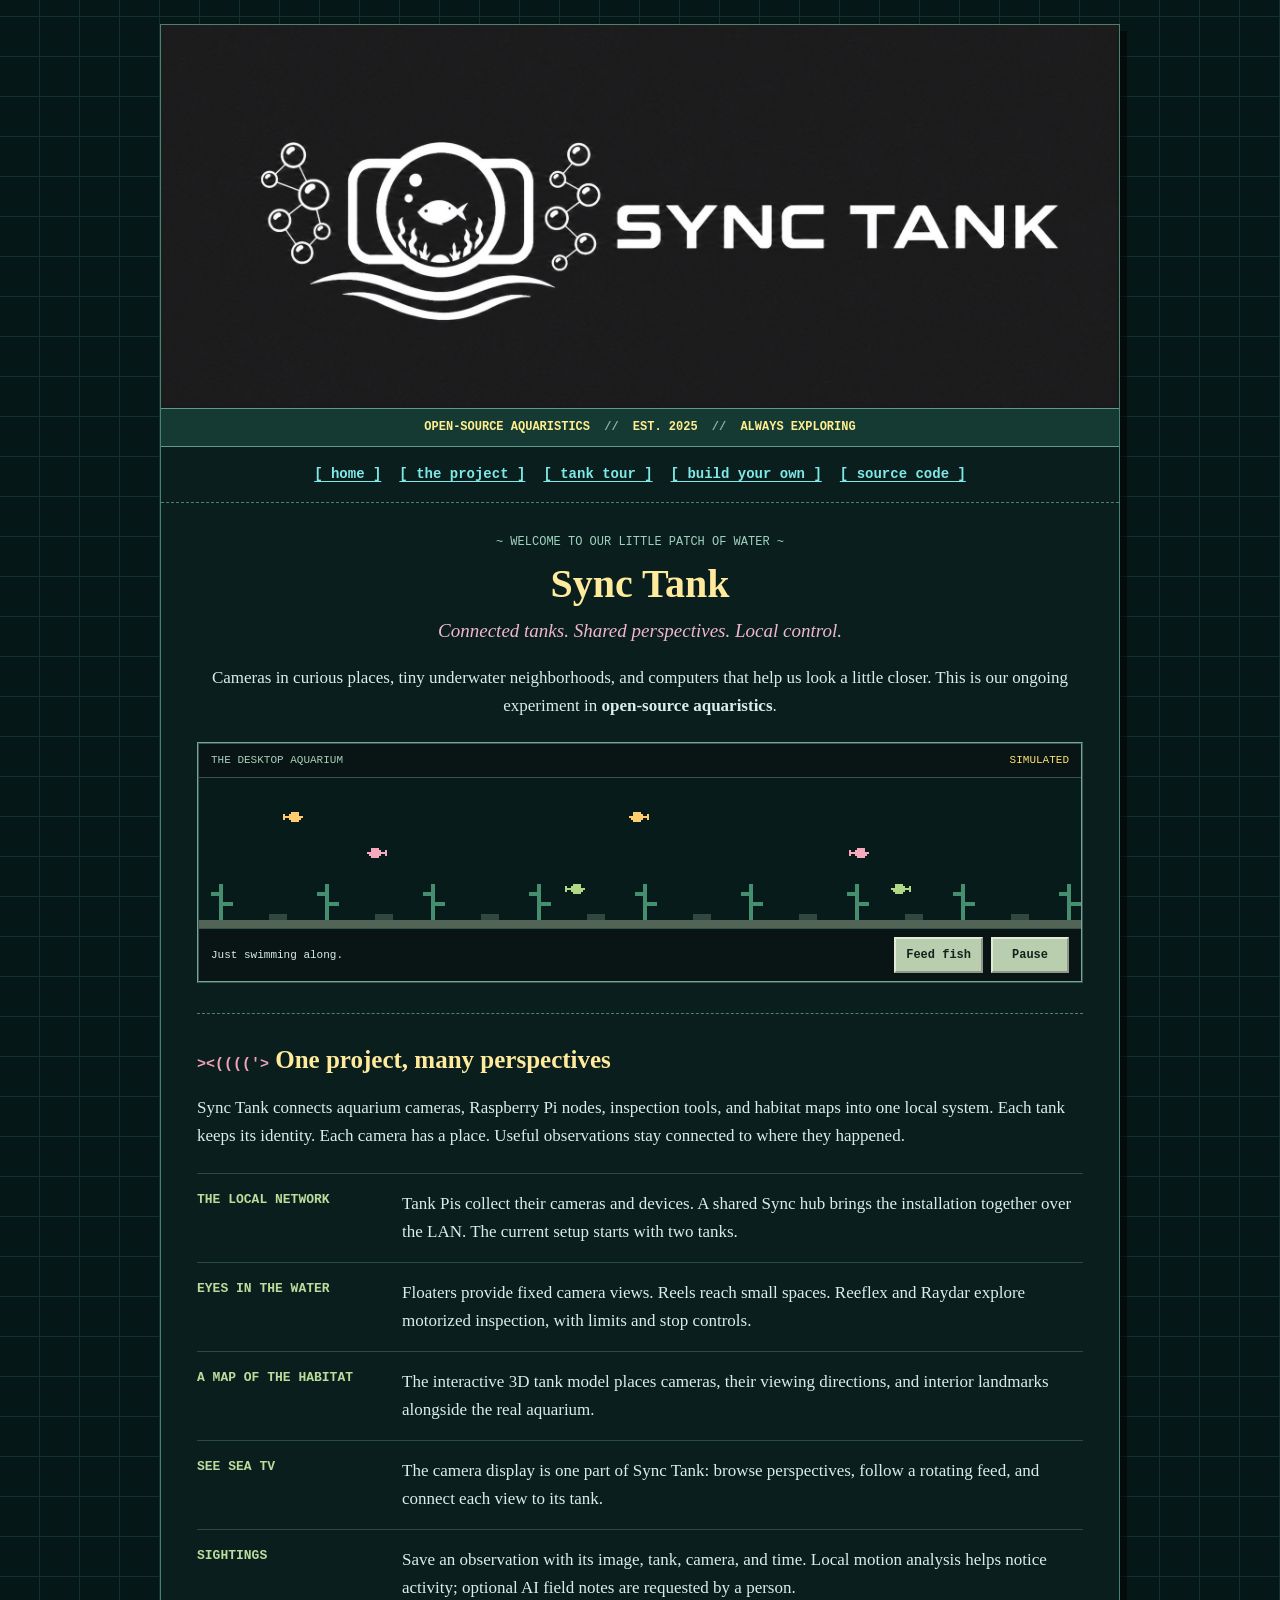
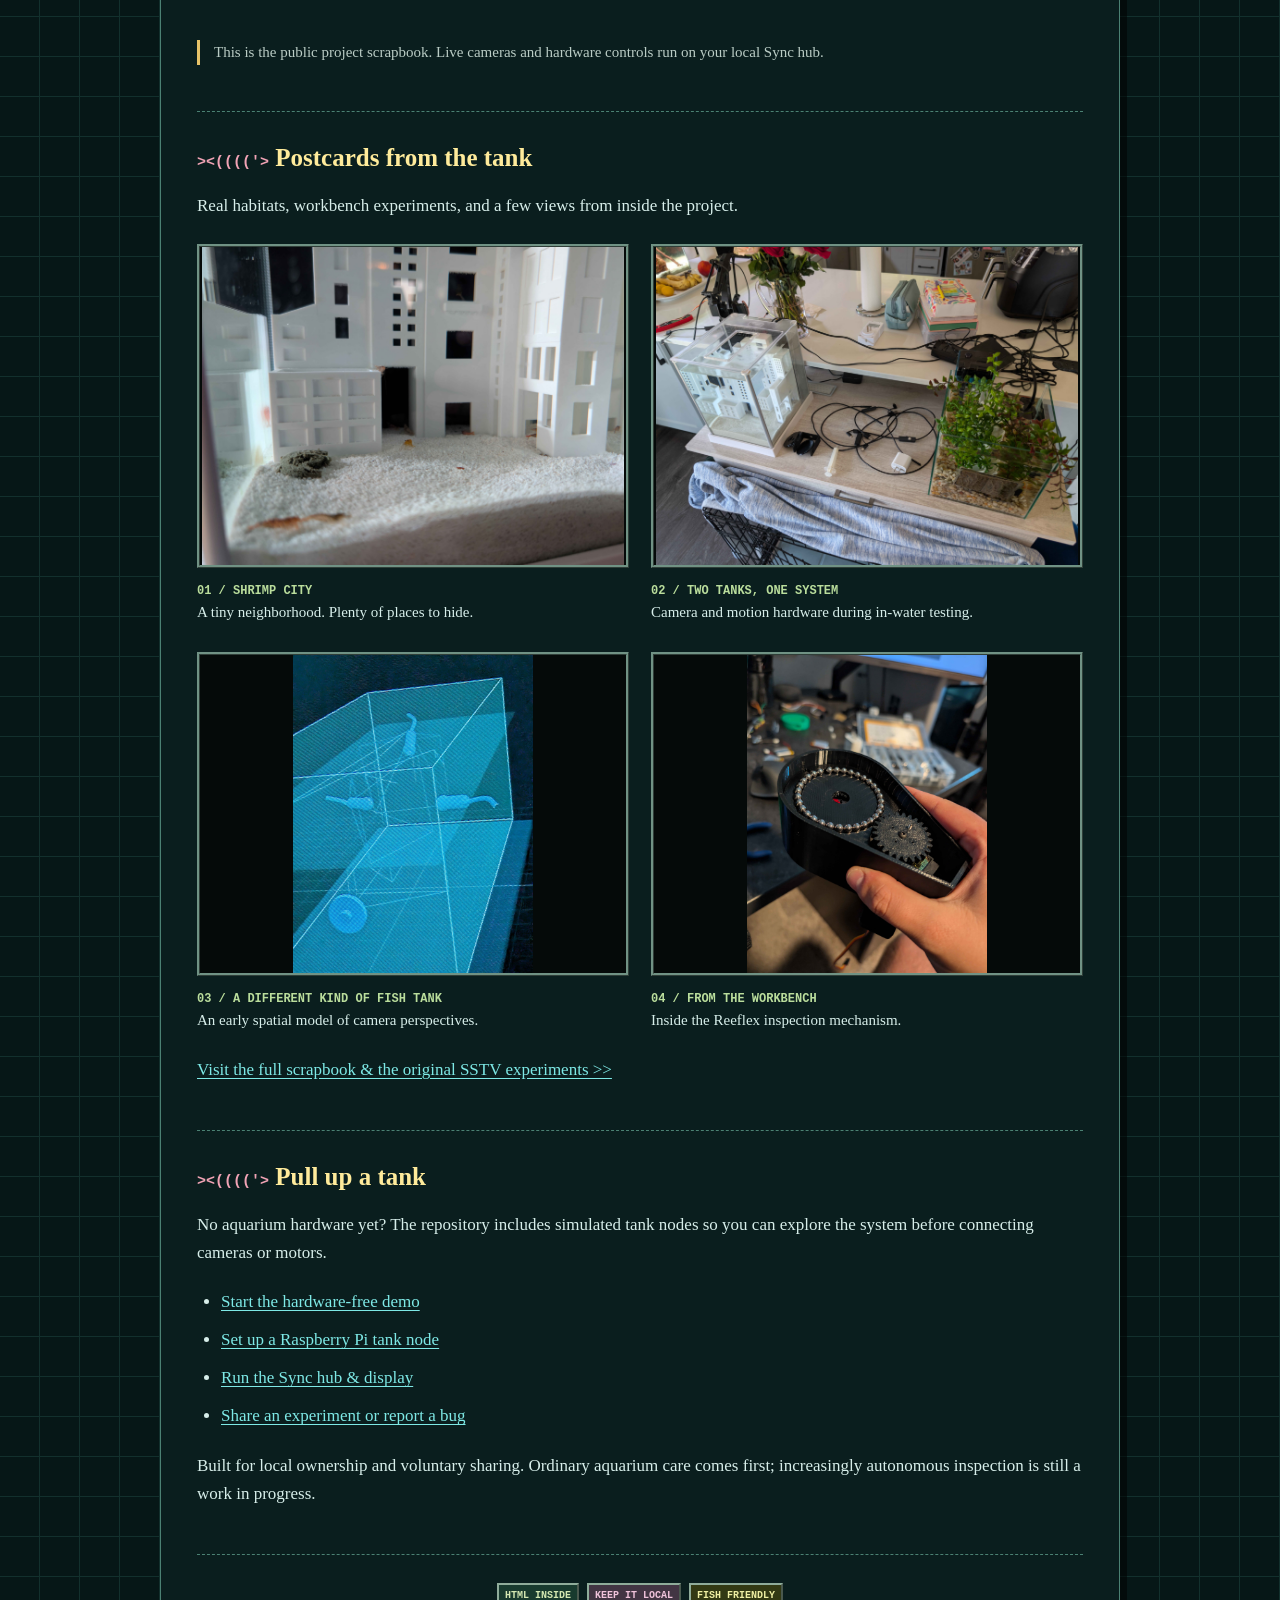
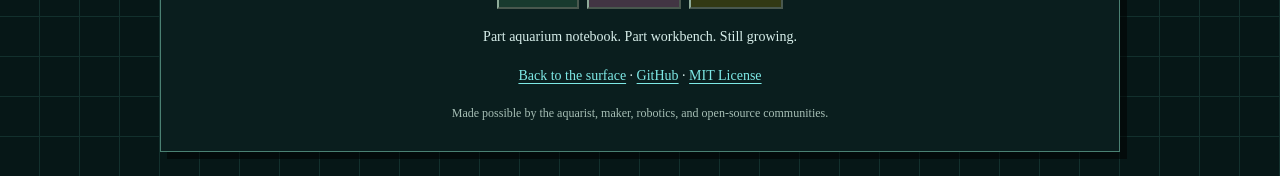
==== index.html @ 5e139e0b "Add retro aquarium project website and Pages deployment" ====
<!doctype html>
<html lang="en">
<head>
  <meta charset="utf-8">
  <meta name="viewport" content="width=device-width, initial-scale=1">
  <meta name="description" content="Sync Tank: open-source aquaristics. Connected aquarium cameras, local controls, 3D tank maps, and a little corner of the underwater web.">
  <meta name="theme-color" content="#061717">
  <title>Sync Tank ~ A little corner of the underwater web</title>
  <link rel="stylesheet" href="site/style.css">
  <script src="site/aquarium.js" defer></script>
</head>
<body id="top">
  <a class="skip" href="#welcome">Skip to the aquarium</a>
  <div class="page">
    <header>
      <img class="banner" src="images/sync-tank-banner.png" alt="Sync Tank" width="2048" height="818" fetchpriority="high">
      <div class="ribbon">OPEN-SOURCE AQUARISTICS <span aria-hidden="true"> // </span> EST. 2025 <span aria-hidden="true"> // </span> ALWAYS EXPLORING</div>
      <nav aria-label="Main navigation">
        <a href="#welcome">[ home ]</a>
        <a href="#project">[ the project ]</a>
        <a href="#photos">[ tank tour ]</a>
        <a href="#build">[ build your own ]</a>
        <a href="https://github.com/looseleif/sync-tank">[ source code ]</a>
      </nav>
    </header>

    <main>
      <section id="welcome" class="welcome">
        <p class="eyebrow">~ WELCOME TO OUR LITTLE PATCH OF WATER ~</p>
        <h1>Sync Tank</h1>
        <p class="tagline">Connected tanks. Shared perspectives. Local control.</p>
        <p>Cameras in curious places, tiny underwater neighborhoods, and computers that help us look a little closer. This is our ongoing experiment in <strong>open-source aquaristics</strong>.</p>
        <div class="aquarium">
          <div class="tank-label"><span>THE DESKTOP AQUARIUM</span><span class="badge">SIMULATED</span></div>
          <canvas id="fish-tank" width="880" height="150" aria-label="Animated pixel fish aquarium. Use the Feed fish button to drop food.">A small pixel aquarium. The Sync Tank project photos and links are below.</canvas>
          <div class="tank-controls">
            <span id="tank-status" role="status">Just swimming along.</span>
            <div><button id="feed" type="button" disabled>Feed fish</button> <button id="pause" type="button" disabled aria-pressed="false">Pause</button></div>
          </div>
        </div>
        <noscript><p>The fish are taking a nap. All photos and project links work without JavaScript.</p></noscript>
      </section>

      <section id="project">
        <h2><span aria-hidden="true">&gt;&lt;(((('&gt;</span> One project, many perspectives</h2>
        <p>Sync Tank connects aquarium cameras, Raspberry Pi nodes, inspection tools, and habitat maps into one local system. Each tank keeps its identity. Each camera has a place. Useful observations stay connected to where they happened.</p>
        <dl class="directory">
          <div><dt>THE LOCAL NETWORK</dt><dd>Tank Pis collect their cameras and devices. A shared Sync hub brings the installation together over the LAN. The current setup starts with two tanks.</dd></div>
          <div><dt>EYES IN THE WATER</dt><dd>Floaters provide fixed camera views. Reels reach small spaces. Reeflex and Raydar explore motorized inspection, with limits and stop controls.</dd></div>
          <div><dt>A MAP OF THE HABITAT</dt><dd>The interactive 3D tank model places cameras, their viewing directions, and interior landmarks alongside the real aquarium.</dd></div>
          <div><dt>SEE SEA TV</dt><dd>The camera display is one part of Sync Tank: browse perspectives, follow a rotating feed, and connect each view to its tank.</dd></div>
          <div><dt>SIGHTINGS</dt><dd>Save an observation with its image, tank, camera, and time. Local motion analysis helps notice activity; optional AI field notes are requested by a person.</dd></div>
        </dl>
        <p class="note">This is the public project scrapbook. Live cameras and hardware controls run on your local Sync hub.</p>
      </section>

      <section id="photos">
        <h2><span aria-hidden="true">&gt;&lt;(((('&gt;</span> Postcards from the tank</h2>
        <p>Real habitats, workbench experiments, and a few views from inside the project.</p>
        <div class="photos">
          <figure>
            <a href="images/readme/shrimp-city-caridina-culls-wide.jpg"><img src="images/readme/shrimp-city-caridina-culls-wide.jpg" alt="Shrimp exploring the structures and open spaces of Shrimp City" loading="lazy" width="640" height="480"></a>
            <figcaption><strong>01 / SHRIMP CITY</strong><br>A tiny neighborhood. Plenty of places to hide.</figcaption>
          </figure>
          <figure>
            <a href="images/readme/see-sea-tv-in-water-test-setup.jpg"><img src="images/readme/see-sea-tv-in-water-test-setup.jpg" alt="Two aquarium test setups with connected camera and control hardware" loading="lazy" width="640" height="480"></a>
            <figcaption><strong>02 / TWO TANKS, ONE SYSTEM</strong><br>Camera and motion hardware during in-water testing.</figcaption>
          </figure>
          <figure>
            <a href="images/readme/see-sea-tv-2026-simulator-detail.jpg"><img class="contain" src="images/readme/see-sea-tv-2026-simulator-detail.jpg" alt="Early 3D tank model with camera positions and viewing guides" loading="lazy" width="640" height="480"></a>
            <figcaption><strong>03 / A DIFFERENT KIND OF FISH TANK</strong><br>An early spatial model of camera perspectives.</figcaption>
          </figure>
          <figure>
            <a href="images/readme/reeflex-base-bearings-and-drive.jpg"><img src="images/readme/reeflex-base-bearings-and-drive.jpg" alt="Printed Reeflex base, circular bearing track, gear, and servo" loading="lazy" width="640" height="480"></a>
            <figcaption><strong>04 / FROM THE WORKBENCH</strong><br>Inside the Reeflex inspection mechanism.</figcaption>
          </figure>
        </div>
        <p><a href="https://github.com/looseleif/sync-tank#project-history">Visit the full scrapbook &amp; the original SSTV experiments &gt;&gt;</a></p>
      </section>

      <section id="build">
        <h2><span aria-hidden="true">&gt;&lt;(((('&gt;</span> Pull up a tank</h2>
        <p>No aquarium hardware yet? The repository includes simulated tank nodes so you can explore the system before connecting cameras or motors.</p>
        <ul class="links">
          <li><a href="https://github.com/looseleif/sync-tank#try-it-without-hardware">Start the hardware-free demo</a></li>
          <li><a href="https://github.com/looseleif/sync-tank/tree/main/tank#readme">Set up a Raspberry Pi tank node</a></li>
          <li><a href="https://github.com/looseleif/sync-tank/tree/main/sync#readme">Run the Sync hub &amp; display</a></li>
          <li><a href="https://github.com/looseleif/sync-tank/issues">Share an experiment or report a bug</a></li>
        </ul>
        <p>Built for local ownership and voluntary sharing. Ordinary aquarium care comes first; increasingly autonomous inspection is still a work in progress.</p>
      </section>
    </main>

    <footer>
      <p class="web-buttons"><span>HTML INSIDE</span><span>KEEP IT LOCAL</span><span>FISH FRIENDLY</span></p>
      <p>Part aquarium notebook. Part workbench. Still growing.</p>
      <p><a href="#top">Back to the surface</a> &middot; <a href="https://github.com/looseleif/sync-tank">GitHub</a> &middot; <a href="https://github.com/looseleif/sync-tank/blob/main/LICENSE">MIT License</a></p>
      <small>Made possible by the aquarist, maker, robotics, and open-source communities.</small>
    </footer>
  </div>
</body>
</html>
---- site/style.css ----
:root { color-scheme: dark; font-family: Georgia, "Times New Roman", serif; color: #d7eeea; background: #061717; }
* { box-sizing: border-box; letter-spacing: 0; }
html { scroll-padding-top: 20px; }
body { margin: 0; padding: 24px 16px; background-image: repeating-linear-gradient(0deg, transparent 0 39px, #12302d 39px 40px), repeating-linear-gradient(90deg, transparent 0 39px, #12302d 39px 40px); }
a { color: #7ee9e6; text-underline-offset: 3px; }
a:visited { color: #dfafff; }
a:hover { color: #ffea80; }
a:focus-visible, button:focus-visible { outline: 3px solid #ffdf72; outline-offset: 4px; }
.page { max-width: 960px; margin: auto; background: #0a1e1e; border: 1px solid #4b8173; box-shadow: 7px 7px 0 #0008; }
.banner { display: block; width: 100%; height: auto; }
.ribbon { padding: 9px 16px; text-align: center; background: #153a34; color: #ffee8e; font: bold 12px/1.6 "Courier New", monospace; border-top: 1px solid #61998b; border-bottom: 1px solid #61998b; }
.ribbon span { color: #85b6a9; padding: 0 7px; }
nav { display: flex; flex-wrap: wrap; gap: 8px 18px; justify-content: center; padding: 17px 12px; font: bold 14px/1.5 "Courier New", monospace; border-bottom: 1px dashed #4b8173; }
nav a { white-space: nowrap; }
main { padding: 0 36px; }
section { padding: 30px 0; border-bottom: 1px dashed #4b8173; }
p, dd, li { font-size: 17px; line-height: 1.65; }
p { margin: 0 0 16px; }
h1 { font-size: 40px; margin: 8px 0; color: #ffeb9b; }
h2 { font-size: 25px; color: #ffeb9b; margin: 0 0 18px; line-height: 1.3; }
h2 span { color: #f1a3b5; font: bold 15px "Courier New", monospace; white-space: nowrap; }
.welcome { text-align: center; }
.eyebrow { color: #9fd2bd; font: 12px/1.6 "Courier New", monospace; margin-bottom: 6px; }
.tagline { color: #f0b8ca; font-size: 19px; font-style: italic; margin-bottom: 18px; }
.aquarium { margin-top: 22px; border: 2px ridge #75a799; background: #081514; text-align: left; }
.tank-label, .tank-controls { display: flex; align-items: center; justify-content: space-between; gap: 8px; padding: 8px 12px; font: 11px/1.5 "Courier New", monospace; }
.tank-label { border-bottom: 1px solid #35534a; color: #a9ceba; }
.badge { color: #ffdf72; }
canvas { display: block; width: 100%; height: 150px; image-rendering: pixelated; }
.tank-controls { border-top: 1px solid #35534a; flex-wrap: wrap; }
.tank-controls > div { display: flex; gap: 8px; }
button { color: #12231c; background: #b9ceae; border: 2px outset #e3ebd8; border-radius: 0; min-height: 36px; min-width: 78px; padding: 5px 10px; font: bold 12px "Courier New", monospace; cursor: pointer; }
button:hover { background: #ffdf72; }
button:active { border-style: inset; }
button:disabled { opacity: .5; cursor: default; }
.directory { margin: 22px 0; }
.directory > div { display: grid; grid-template-columns: 185px 1fr; gap: 20px; padding: 16px 0; border-top: 1px solid #294a43; }
dt { font: bold 13px/1.5 "Courier New", monospace; color: #badd9c; }
dd { margin: 0; }
.note { border-left: 3px solid #e6c268; padding-left: 14px; font-size: 15px; color: #baccc5; }
.photos { display: grid; grid-template-columns: repeat(2, minmax(0, 1fr)); gap: 28px 22px; margin: 24px 0; }
figure { margin: 0; min-width: 0; }
figure a { display: block; }
figure img { display: block; width: 100%; height: auto; aspect-ratio: 4 / 3; object-fit: contain; background: #050a09; border: 3px ridge #709284; }
figcaption { padding: 10px 0 0; font-size: 15px; line-height: 1.5; }
figcaption strong { font: bold 12px/1.6 "Courier New", monospace; color: #badd9c; }
.links { padding-left: 24px; }
.links li { padding: 5px 0; }
footer { padding: 28px 20px; text-align: center; }
footer p { font-size: 14px; }
footer small { font-size: 12px; line-height: 1.6; color: #a6beb5; }
.web-buttons { display: flex; flex-wrap: wrap; gap: 8px; justify-content: center; }
.web-buttons span { border: 2px outset #8fac9a; padding: 3px 6px; background: #183a2e; color: #d4e8b2; font: bold 10px/1.6 "Courier New", monospace; }
.web-buttons span:nth-child(2) { background: #423543; color: #f0c3db; }
.web-buttons span:nth-child(3) { background: #323913; color: #eeeea2; }
.skip { position: absolute; top: -80px; left: 16px; background: #061717; padding: 12px; z-index: 2; }
.skip:focus { top: 8px; }
@media (max-width: 600px) {
  body { padding: 8px; }
  main { padding: 0 18px; }
  h1 { font-size: 32px; }
  h2 { font-size: 22px; }
  h2 span { display: block; margin-bottom: 8px; }
  .ribbon { font-size: 10px; padding: 7px; }
  .ribbon span { padding: 0 2px; }
  nav { gap: 10px 12px; font-size: 12px; }
  .directory > div { grid-template-columns: 1fr; gap: 6px; }
  .photos { grid-template-columns: 1fr; }
  .tank-controls { justify-content: center; text-align: center; }
  .tank-label { font-size: 10px; padding: 8px; }
}
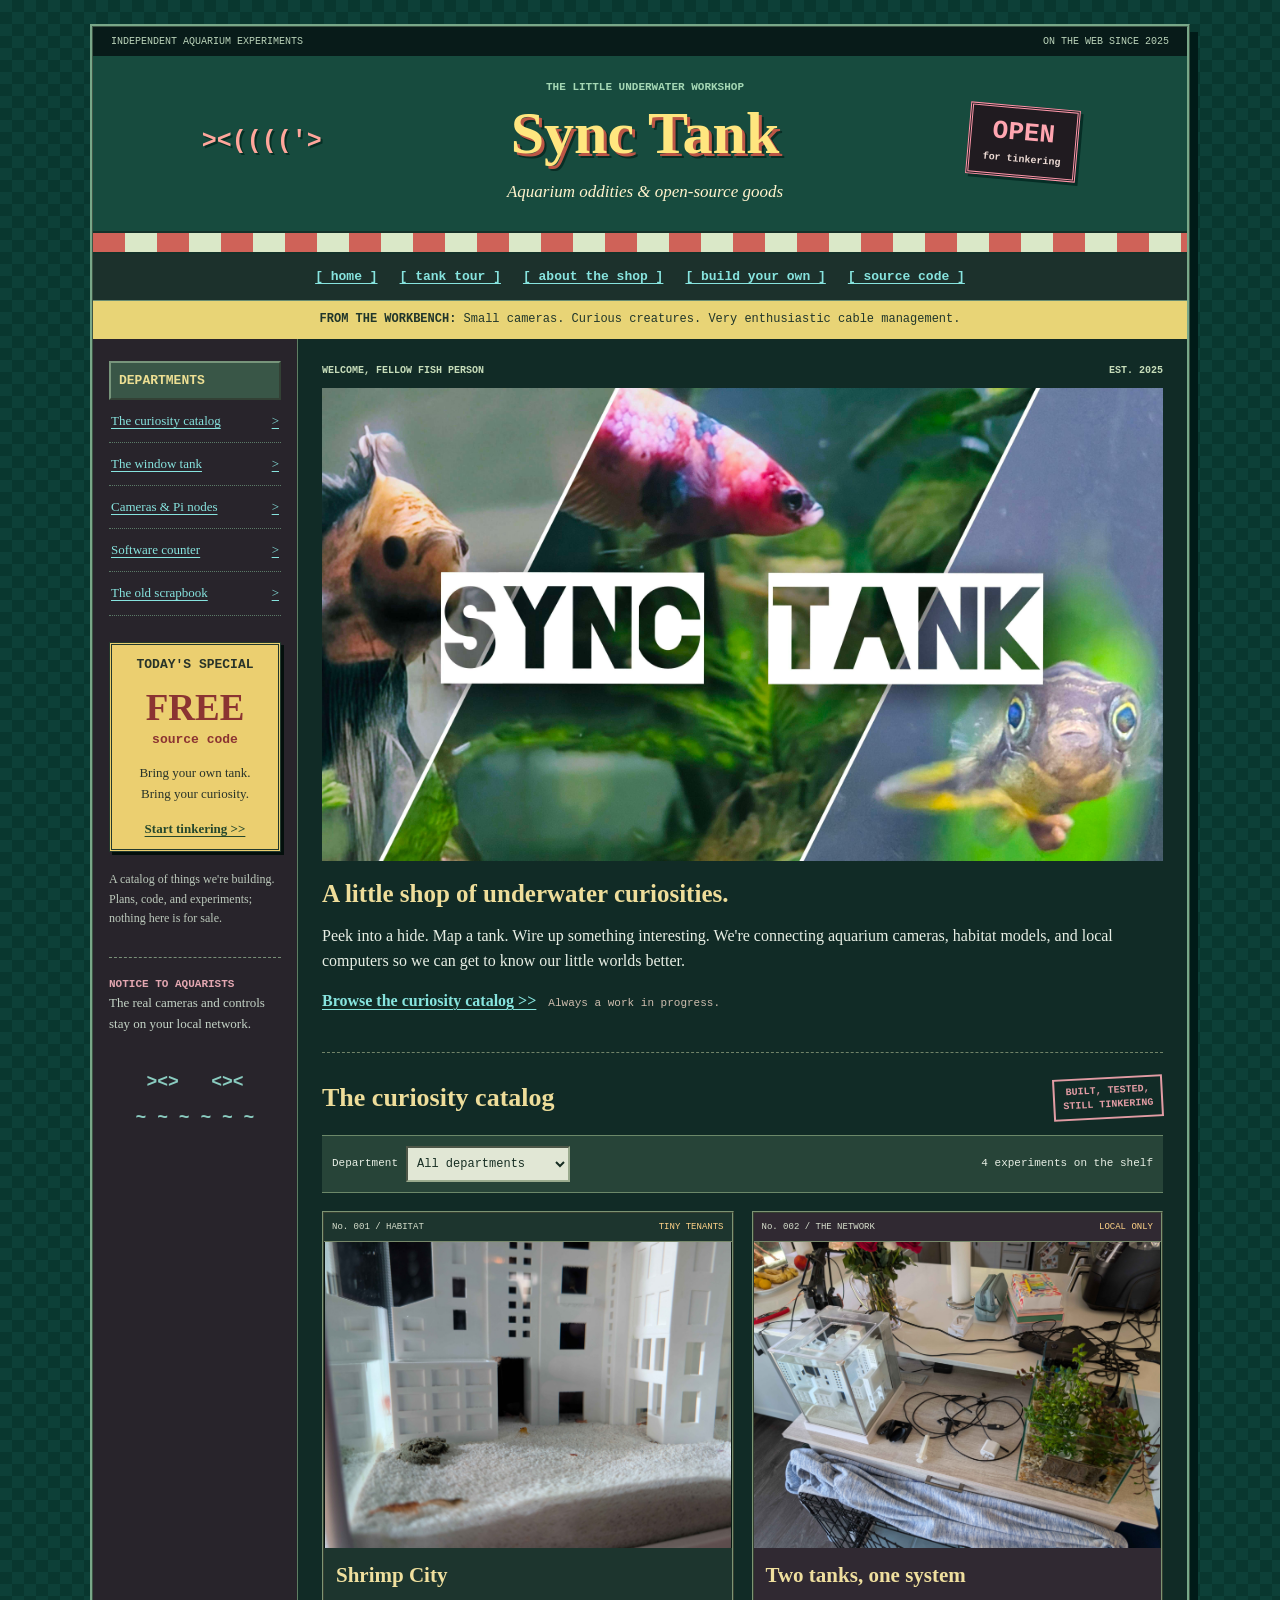
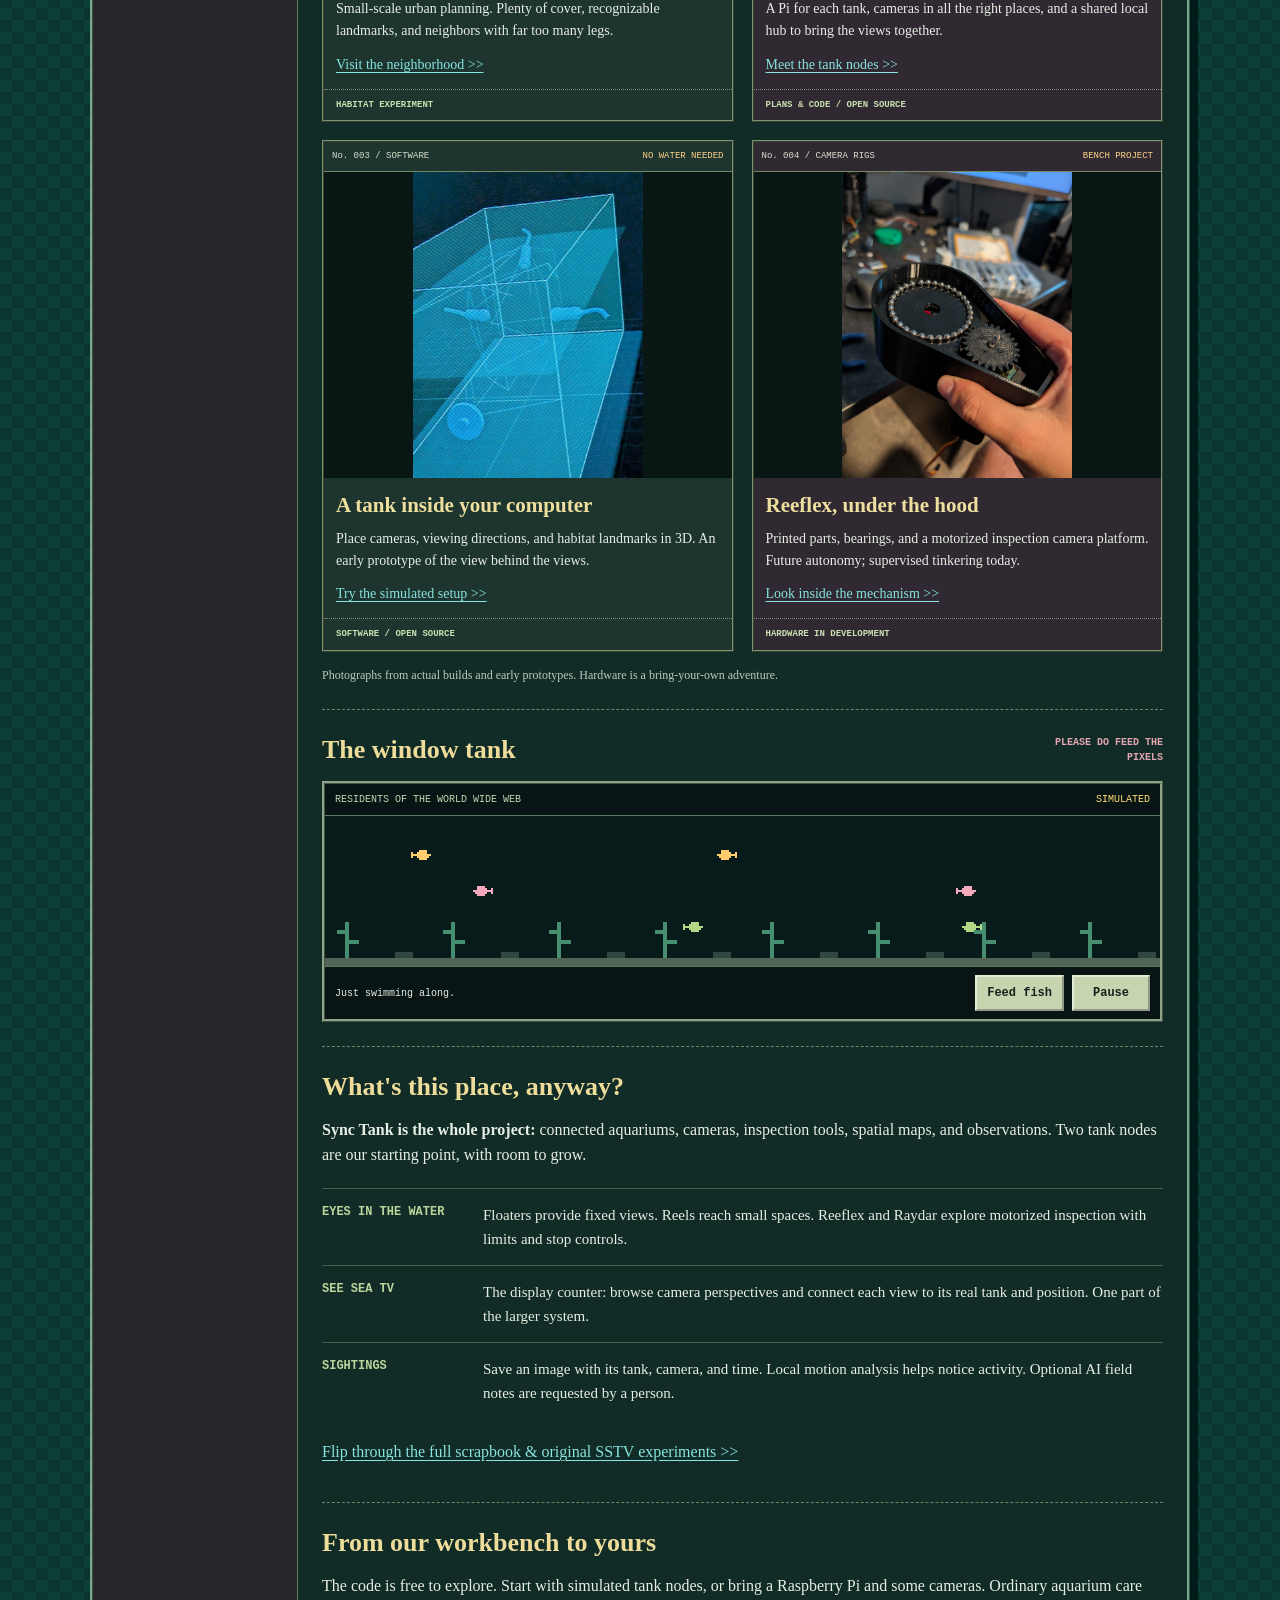
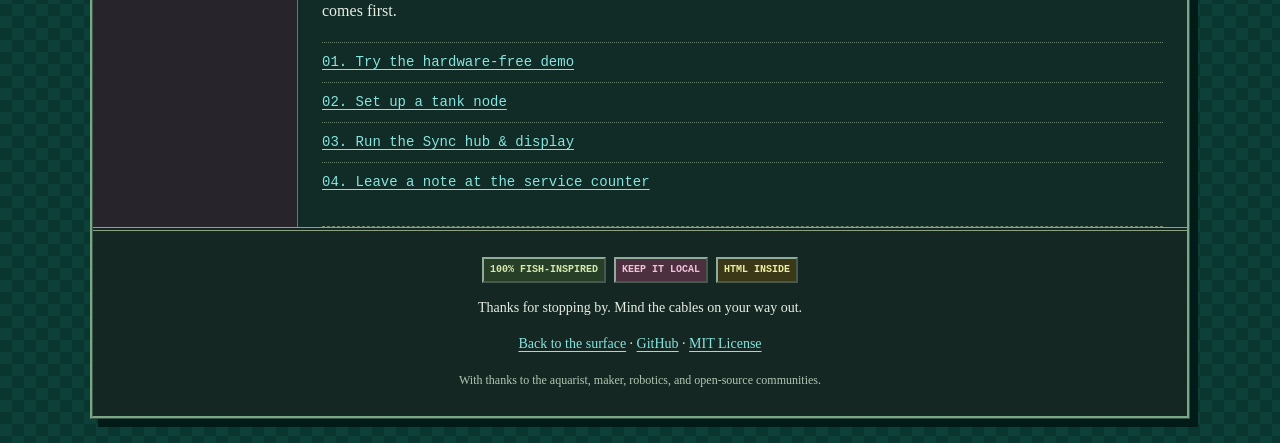
==== commit 012656ea: "Restyle aquarium site as a retro curiosity shop" ====
--- a/index.html
+++ b/index.html
@@ -3,99 +3,139 @@
 <head>
   <meta charset="utf-8">
   <meta name="viewport" content="width=device-width, initial-scale=1">
-  <meta name="description" content="Sync Tank: open-source aquaristics. Connected aquarium cameras, local controls, 3D tank maps, and a little corner of the underwater web.">
-  <meta name="theme-color" content="#061717">
-  <title>Sync Tank ~ A little corner of the underwater web</title>
+  <meta name="description" content="Sync Tank's aquarium curiosity shop: open-source cameras, tank maps, tiny habitats, and experiments from the underwater workbench.">
+  <meta name="theme-color" content="#103d36">
+  <title>Sync Tank | Aquarium Oddities &amp; Open-Source Goods</title>
   <link rel="stylesheet" href="site/style.css">
+  <script src="site/catalog.js" defer></script>
   <script src="site/aquarium.js" defer></script>
 </head>
 <body id="top">
   <a class="skip" href="#welcome">Skip to the aquarium</a>
   <div class="page">
-    <header>
-      <img class="banner" src="images/sync-tank-banner.png" alt="Sync Tank" width="2048" height="818" fetchpriority="high">
-      <div class="ribbon">OPEN-SOURCE AQUARISTICS <span aria-hidden="true"> // </span> EST. 2025 <span aria-hidden="true"> // </span> ALWAYS EXPLORING</div>
+    <header class="storefront">
+      <div class="topline"><span>INDEPENDENT AQUARIUM EXPERIMENTS</span><span>ON THE WEB SINCE 2025</span></div>
+      <div class="shop-sign">
+        <span class="sign-fish" aria-hidden="true">&gt;&lt;(((('&gt;</span>
+        <div><p class="sign-kicker">THE LITTLE UNDERWATER WORKSHOP</p><h1>Sync Tank</h1><p class="sign-subtitle">Aquarium oddities &amp; open-source goods</p></div>
+        <div class="open-sign">OPEN<span>for tinkering</span></div>
+      </div>
+      <div class="awning" aria-hidden="true"></div>
       <nav aria-label="Main navigation">
         <a href="#welcome">[ home ]</a>
-        <a href="#project">[ the project ]</a>
         <a href="#photos">[ tank tour ]</a>
+        <a href="#project">[ about the shop ]</a>
         <a href="#build">[ build your own ]</a>
         <a href="https://github.com/looseleif/sync-tank">[ source code ]</a>
       </nav>
+      <p class="shop-news"><strong>FROM THE WORKBENCH:</strong> Small cameras. Curious creatures. Very enthusiastic cable management.</p>
     </header>
 
-    <main>
-      <section id="welcome" class="welcome">
-        <p class="eyebrow">~ WELCOME TO OUR LITTLE PATCH OF WATER ~</p>
-        <h1>Sync Tank</h1>
-        <p class="tagline">Connected tanks. Shared perspectives. Local control.</p>
-        <p>Cameras in curious places, tiny underwater neighborhoods, and computers that help us look a little closer. This is our ongoing experiment in <strong>open-source aquaristics</strong>.</p>
-        <div class="aquarium">
-          <div class="tank-label"><span>THE DESKTOP AQUARIUM</span><span class="badge">SIMULATED</span></div>
-          <canvas id="fish-tank" width="880" height="150" aria-label="Animated pixel fish aquarium. Use the Feed fish button to drop food.">A small pixel aquarium. The Sync Tank project photos and links are below.</canvas>
-          <div class="tank-controls">
-            <span id="tank-status" role="status">Just swimming along.</span>
-            <div><button id="feed" type="button" disabled>Feed fish</button> <button id="pause" type="button" disabled aria-pressed="false">Pause</button></div>
+    <div class="shop-layout">
+      <aside class="shop-sidebar" aria-label="Shop directory">
+        <h2>DEPARTMENTS</h2>
+        <ul class="aisles">
+          <li><a href="#photos">The curiosity catalog <span>&gt;</span></a></li>
+          <li><a href="#aquarium">The window tank <span>&gt;</span></a></li>
+          <li><a href="https://github.com/looseleif/sync-tank/tree/main/tank#readme">Cameras &amp; Pi nodes <span>&gt;</span></a></li>
+          <li><a href="https://github.com/looseleif/sync-tank/tree/main/sync#readme">Software counter <span>&gt;</span></a></li>
+          <li><a href="https://github.com/looseleif/sync-tank#project-history">The old scrapbook <span>&gt;</span></a></li>
+        </ul>
+        <div class="notice">
+          <p class="notice-title">TODAY'S SPECIAL</p>
+          <p class="free">FREE<span>source code</span></p>
+          <p>Bring your own tank.<br>Bring your curiosity.</p>
+          <a href="#build">Start tinkering &gt;&gt;</a>
+        </div>
+        <p class="sidebar-note">A catalog of things we're building. Plans, code, and experiments; nothing here is for sale.</p>
+        <div class="counter-note"><strong>NOTICE TO AQUARISTS</strong><p>The real cameras and controls stay on your local network.</p></div>
+        <p class="sidebar-fish" aria-hidden="true">&gt;&lt;&gt; &nbsp; &lt;&gt;&lt;<br>~ ~ ~ ~ ~ ~</p>
+      </aside>
+
+      <main>
+        <section id="welcome" class="welcome">
+          <div class="section-label"><span>WELCOME, FELLOW FISH PERSON</span><span>EST. 2025</span></div>
+          <img class="banner" src="images/sync.jpg" alt="Original colorful Sync Tank artwork featuring aquarium fish" width="4096" height="2304" fetchpriority="high">
+          <div class="welcome-copy">
+            <h2>A little shop of underwater curiosities.</h2>
+            <p>Peek into a hide. Map a tank. Wire up something interesting. We're connecting aquarium cameras, habitat models, and local computers so we can get to know our little worlds better.</p>
+            <p><a class="catalog-link" href="#photos">Browse the curiosity catalog &gt;&gt;</a> <span class="stock-note">Always a work in progress.</span></p>
           </div>
-        </div>
-        <noscript><p>The fish are taking a nap. All photos and project links work without JavaScript.</p></noscript>
-      </section>
+        </section>
 
-      <section id="project">
-        <h2><span aria-hidden="true">&gt;&lt;(((('&gt;</span> One project, many perspectives</h2>
-        <p>Sync Tank connects aquarium cameras, Raspberry Pi nodes, inspection tools, and habitat maps into one local system. Each tank keeps its identity. Each camera has a place. Useful observations stay connected to where they happened.</p>
-        <dl class="directory">
-          <div><dt>THE LOCAL NETWORK</dt><dd>Tank Pis collect their cameras and devices. A shared Sync hub brings the installation together over the LAN. The current setup starts with two tanks.</dd></div>
-          <div><dt>EYES IN THE WATER</dt><dd>Floaters provide fixed camera views. Reels reach small spaces. Reeflex and Raydar explore motorized inspection, with limits and stop controls.</dd></div>
-          <div><dt>A MAP OF THE HABITAT</dt><dd>The interactive 3D tank model places cameras, their viewing directions, and interior landmarks alongside the real aquarium.</dd></div>
-          <div><dt>SEE SEA TV</dt><dd>The camera display is one part of Sync Tank: browse perspectives, follow a rotating feed, and connect each view to its tank.</dd></div>
-          <div><dt>SIGHTINGS</dt><dd>Save an observation with its image, tank, camera, and time. Local motion analysis helps notice activity; optional AI field notes are requested by a person.</dd></div>
-        </dl>
-        <p class="note">This is the public project scrapbook. Live cameras and hardware controls run on your local Sync hub.</p>
-      </section>
+        <section id="photos">
+          <div class="section-heading"><h2>The curiosity catalog</h2><span class="stamp">BUILT, TESTED,<br>STILL TINKERING</span></div>
+          <div class="catalog-toolbar" hidden>
+            <div class="department-field"><label for="department">Department</label><select id="department"><option value="all">All departments</option><option value="habitat">Habitat</option><option value="hardware">Cameras &amp; hardware</option><option value="software">Software</option></select></div>
+            <output id="catalog-count" aria-live="polite">4 experiments on the shelf</output>
+          </div>
+          <div class="products">
+            <article class="product" data-department="habitat">
+              <div class="item-label"><span>No. 001 / HABITAT</span><span class="item-tag">TINY TENANTS</span></div>
+              <a class="product-photo" href="images/readme/shrimp-city-caridina-culls-wide.jpg"><img src="images/readme/shrimp-city-caridina-culls-wide.jpg" alt="Shrimp exploring the structures and open spaces of Shrimp City" loading="lazy" width="640" height="480"></a>
+              <div class="product-copy"><h3>Shrimp City</h3><p>Small-scale urban planning. Plenty of cover, recognizable landmarks, and neighbors with far too many legs.</p><a href="https://github.com/looseleif/sync-tank#shrimp-city">Visit the neighborhood &gt;&gt;</a><span class="product-type">HABITAT EXPERIMENT</span></div>
+            </article>
+            <article class="product" data-department="hardware">
+              <div class="item-label"><span>No. 002 / THE NETWORK</span><span class="item-tag">LOCAL ONLY</span></div>
+              <a class="product-photo" href="images/readme/see-sea-tv-in-water-test-setup.jpg"><img src="images/readme/see-sea-tv-in-water-test-setup.jpg" alt="Two aquarium test setups with connected camera and control hardware" loading="lazy" width="640" height="480"></a>
+              <div class="product-copy"><h3>Two tanks, one system</h3><p>A Pi for each tank, cameras in all the right places, and a shared local hub to bring the views together.</p><a href="https://github.com/looseleif/sync-tank/tree/main/tank#readme">Meet the tank nodes &gt;&gt;</a><span class="product-type">PLANS &amp; CODE / OPEN SOURCE</span></div>
+            </article>
+            <article class="product" data-department="software">
+              <div class="item-label"><span>No. 003 / SOFTWARE</span><span class="item-tag">NO WATER NEEDED</span></div>
+              <a class="product-photo" href="images/readme/see-sea-tv-2026-simulator-detail.jpg"><img src="images/readme/see-sea-tv-2026-simulator-detail.jpg" alt="Early 3D tank model with camera positions and viewing guides" loading="lazy" width="640" height="480"></a>
+              <div class="product-copy"><h3>A tank inside your computer</h3><p>Place cameras, viewing directions, and habitat landmarks in 3D. An early prototype of the view behind the views.</p><a href="https://github.com/looseleif/sync-tank#try-it-without-hardware">Try the simulated setup &gt;&gt;</a><span class="product-type">SOFTWARE / OPEN SOURCE</span></div>
+            </article>
+            <article class="product" data-department="hardware">
+              <div class="item-label"><span>No. 004 / CAMERA RIGS</span><span class="item-tag">BENCH PROJECT</span></div>
+              <a class="product-photo" href="images/readme/reeflex-base-bearings-and-drive.jpg"><img src="images/readme/reeflex-base-bearings-and-drive.jpg" alt="Printed Reeflex base, circular bearing track, gear, and servo" loading="lazy" width="640" height="480"></a>
+              <div class="product-copy"><h3>Reeflex, under the hood</h3><p>Printed parts, bearings, and a motorized inspection camera platform. Future autonomy; supervised tinkering today.</p><a href="https://github.com/looseleif/sync-tank#inside-reeflex">Look inside the mechanism &gt;&gt;</a><span class="product-type">HARDWARE IN DEVELOPMENT</span></div>
+            </article>
+          </div>
+          <p class="catalog-footnote">Photographs from actual builds and early prototypes. Hardware is a bring-your-own adventure.</p>
+        </section>
 
-      <section id="photos">
-        <h2><span aria-hidden="true">&gt;&lt;(((('&gt;</span> Postcards from the tank</h2>
-        <p>Real habitats, workbench experiments, and a few views from inside the project.</p>
-        <div class="photos">
-          <figure>
-            <a href="images/readme/shrimp-city-caridina-culls-wide.jpg"><img src="images/readme/shrimp-city-caridina-culls-wide.jpg" alt="Shrimp exploring the structures and open spaces of Shrimp City" loading="lazy" width="640" height="480"></a>
-            <figcaption><strong>01 / SHRIMP CITY</strong><br>A tiny neighborhood. Plenty of places to hide.</figcaption>
-          </figure>
-          <figure>
-            <a href="images/readme/see-sea-tv-in-water-test-setup.jpg"><img src="images/readme/see-sea-tv-in-water-test-setup.jpg" alt="Two aquarium test setups with connected camera and control hardware" loading="lazy" width="640" height="480"></a>
-            <figcaption><strong>02 / TWO TANKS, ONE SYSTEM</strong><br>Camera and motion hardware during in-water testing.</figcaption>
-          </figure>
-          <figure>
-            <a href="images/readme/see-sea-tv-2026-simulator-detail.jpg"><img class="contain" src="images/readme/see-sea-tv-2026-simulator-detail.jpg" alt="Early 3D tank model with camera positions and viewing guides" loading="lazy" width="640" height="480"></a>
-            <figcaption><strong>03 / A DIFFERENT KIND OF FISH TANK</strong><br>An early spatial model of camera perspectives.</figcaption>
-          </figure>
-          <figure>
-            <a href="images/readme/reeflex-base-bearings-and-drive.jpg"><img src="images/readme/reeflex-base-bearings-and-drive.jpg" alt="Printed Reeflex base, circular bearing track, gear, and servo" loading="lazy" width="640" height="480"></a>
-            <figcaption><strong>04 / FROM THE WORKBENCH</strong><br>Inside the Reeflex inspection mechanism.</figcaption>
-          </figure>
-        </div>
-        <p><a href="https://github.com/looseleif/sync-tank#project-history">Visit the full scrapbook &amp; the original SSTV experiments &gt;&gt;</a></p>
-      </section>
+        <section id="aquarium">
+          <div class="section-heading"><h2>The window tank</h2><span class="little-label">PLEASE DO FEED THE PIXELS</span></div>
+          <div class="aquarium">
+            <div class="tank-label"><span>RESIDENTS OF THE WORLD WIDE WEB</span><span class="badge">SIMULATED</span></div>
+            <canvas id="fish-tank" width="880" height="150" aria-label="Animated pixel fish aquarium. Use the Feed fish button to drop food.">A small pixel aquarium. The Sync Tank project photos and links work without JavaScript.</canvas>
+            <div class="tank-controls">
+              <span id="tank-status" role="status">Just swimming along.</span>
+              <div><button id="feed" type="button" disabled>Feed fish</button><button id="pause" type="button" disabled aria-pressed="false">Pause</button></div>
+            </div>
+          </div>
+          <noscript><p>The fish are taking a nap. All photos and project links work without JavaScript.</p></noscript>
+        </section>
 
-      <section id="build">
-        <h2><span aria-hidden="true">&gt;&lt;(((('&gt;</span> Pull up a tank</h2>
-        <p>No aquarium hardware yet? The repository includes simulated tank nodes so you can explore the system before connecting cameras or motors.</p>
-        <ul class="links">
-          <li><a href="https://github.com/looseleif/sync-tank#try-it-without-hardware">Start the hardware-free demo</a></li>
-          <li><a href="https://github.com/looseleif/sync-tank/tree/main/tank#readme">Set up a Raspberry Pi tank node</a></li>
-          <li><a href="https://github.com/looseleif/sync-tank/tree/main/sync#readme">Run the Sync hub &amp; display</a></li>
-          <li><a href="https://github.com/looseleif/sync-tank/issues">Share an experiment or report a bug</a></li>
-        </ul>
-        <p>Built for local ownership and voluntary sharing. Ordinary aquarium care comes first; increasingly autonomous inspection is still a work in progress.</p>
-      </section>
-    </main>
+        <section id="project">
+          <h2>What's this place, anyway?</h2>
+          <p><strong>Sync Tank is the whole project:</strong> connected aquariums, cameras, inspection tools, spatial maps, and observations. Two tank nodes are our starting point, with room to grow.</p>
+          <dl class="directory">
+            <div><dt>EYES IN THE WATER</dt><dd>Floaters provide fixed views. Reels reach small spaces. Reeflex and Raydar explore motorized inspection with limits and stop controls.</dd></div>
+            <div><dt>SEE SEA TV</dt><dd>The display counter: browse camera perspectives and connect each view to its real tank and position. One part of the larger system.</dd></div>
+            <div><dt>SIGHTINGS</dt><dd>Save an image with its tank, camera, and time. Local motion analysis helps notice activity. Optional AI field notes are requested by a person.</dd></div>
+          </dl>
+          <p><a href="https://github.com/looseleif/sync-tank#project-history">Flip through the full scrapbook &amp; original SSTV experiments &gt;&gt;</a></p>
+        </section>
+
+        <section id="build">
+          <h2>From our workbench to yours</h2>
+          <p>The code is free to explore. Start with simulated tank nodes, or bring a Raspberry Pi and some cameras. Ordinary aquarium care comes first.</p>
+          <ul class="links">
+            <li><a href="https://github.com/looseleif/sync-tank#try-it-without-hardware">01. Try the hardware-free demo</a></li>
+            <li><a href="https://github.com/looseleif/sync-tank/tree/main/tank#readme">02. Set up a tank node</a></li>
+            <li><a href="https://github.com/looseleif/sync-tank/tree/main/sync#readme">03. Run the Sync hub &amp; display</a></li>
+            <li><a href="https://github.com/looseleif/sync-tank/issues">04. Leave a note at the service counter</a></li>
+          </ul>
+        </section>
+      </main>
+    </div>
 
     <footer>
-      <p class="web-buttons"><span>HTML INSIDE</span><span>KEEP IT LOCAL</span><span>FISH FRIENDLY</span></p>
-      <p>Part aquarium notebook. Part workbench. Still growing.</p>
+      <p class="web-buttons"><span>100% FISH-INSPIRED</span><span>KEEP IT LOCAL</span><span>HTML INSIDE</span></p>
+      <p>Thanks for stopping by. Mind the cables on your way out.</p>
       <p><a href="#top">Back to the surface</a> &middot; <a href="https://github.com/looseleif/sync-tank">GitHub</a> &middot; <a href="https://github.com/looseleif/sync-tank/blob/main/LICENSE">MIT License</a></p>
-      <small>Made possible by the aquarist, maker, robotics, and open-source communities.</small>
+      <small>With thanks to the aquarist, maker, robotics, and open-source communities.</small>
     </footer>
   </div>
 </body>
--- a/site/style.css
+++ b/site/style.css
@@ -1,71 +1,138 @@
-:root { color-scheme: dark; font-family: Georgia, "Times New Roman", serif; color: #d7eeea; background: #061717; }
+:root { color-scheme: dark; font-family: Georgia, "Times New Roman", serif; color: #e7eee4; background: #08332f; }
 * { box-sizing: border-box; letter-spacing: 0; }
-html { scroll-padding-top: 20px; }
-body { margin: 0; padding: 24px 16px; background-image: repeating-linear-gradient(0deg, transparent 0 39px, #12302d 39px 40px), repeating-linear-gradient(90deg, transparent 0 39px, #12302d 39px 40px); }
-a { color: #7ee9e6; text-underline-offset: 3px; }
-a:visited { color: #dfafff; }
-a:hover { color: #ffea80; }
-a:focus-visible, button:focus-visible { outline: 3px solid #ffdf72; outline-offset: 4px; }
-.page { max-width: 960px; margin: auto; background: #0a1e1e; border: 1px solid #4b8173; box-shadow: 7px 7px 0 #0008; }
+[hidden] { display: none !important; }
+html { scroll-padding-top: 18px; }
+body { margin: 0; padding: 24px 18px; background: repeating-conic-gradient(#09372f 0% 25%, #0d4038 0% 50%) 0 0 / 24px 24px; }
+a { color: #87e4df; text-underline-offset: 3px; }
+a:visited { color: #d1b8ee; }
+a:hover { color: #ffee78; }
+a:focus-visible, button:focus-visible, select:focus-visible { outline: 3px solid #ffdc65; outline-offset: 4px; }
+.page { max-width: 1100px; margin: auto; border: 3px ridge #79a889; background: #112b26; box-shadow: 8px 8px 0 #001b18; }
+.topline { display: flex; flex-wrap: wrap; justify-content: space-between; gap: 6px; padding: 7px 18px; background: #081b19; color: #bad3b9; font: 10px/1.5 "Courier New", monospace; }
+.shop-sign { display: flex; justify-content: space-around; align-items: center; gap: 18px; padding: 23px 25px 26px; text-align: center; background: #174b3e; }
+.sign-kicker { color: #a4d7b4; font: bold 11px/1.5 "Courier New", monospace; margin: 0; }
+h1 { font: bold 60px/1.05 Georgia, serif; color: #ffe67f; text-shadow: 3px 3px 0 #bc5646, 5px 5px 0 #092e25; margin: 6px 0 13px; }
+.sign-subtitle { margin: 0; color: #fff3cc; font-style: italic; font-size: 17px; }
+.sign-fish { color: #ffa69b; font: bold 25px "Courier New", monospace; text-shadow: 2px 2px #052f24; }
+.open-sign { flex: 0 0 110px; color: #ffa5b0; background: #201b20; padding: 9px; border: 3px double #ff99ab; transform: rotate(5deg); font: bold 26px/1.2 "Courier New", monospace; box-shadow: 3px 3px #062e26; }
+.open-sign span { display: block; color: #eedcd5; font-size: 10px; margin-top: 5px; }
+.awning { height: 23px; border-block: 2px solid #14322a; background: repeating-linear-gradient(90deg, #cf6258 0 32px, #dae8c8 32px 64px); }
+nav { display: flex; flex-wrap: wrap; justify-content: center; gap: 8px 22px; padding: 13px 12px; background: #1c312c; border-bottom: 1px solid #6b8d72; font: bold 13px/1.6 "Courier New", monospace; }
+nav a { white-space: nowrap; }
+.shop-news { margin: 0; padding: 9px 18px; text-align: center; background: #e8d476; color: #20362b; font: 12px/1.6 "Courier New", monospace; }
+.shop-layout { display: grid; grid-template-columns: 205px minmax(0, 1fr); }
+.shop-sidebar { padding: 22px 16px; background: #28242b; border-right: 1px solid #5f7e63; }
+.shop-sidebar h2 { font: bold 13px "Courier New", monospace; background: #395647; color: #eddf93; margin: 0; padding: 10px 8px; border: 2px outset #77957b; }
+.aisles { padding: 0; list-style: none; margin: 0 0 26px; }
+.aisles li { border-bottom: 1px dotted #5b7a68; }
+.aisles a { display: flex; justify-content: space-between; gap: 8px; padding: 12px 2px; font-size: 13px; line-height: 1.4; }
+.notice { background: #ebcf70; color: #283329; border: 3px double #23392d; padding: 12px 8px; text-align: center; box-shadow: 3px 3px #030f0c; }
+.notice-title { font: bold 12px "Courier New", monospace; }
+.notice .free { font: bold 37px/1.1 Georgia, serif; color: #8b3432; margin: 16px 0; }
+.free span { display: block; font: bold 13px "Courier New", monospace; margin-top: 4px; }
+.notice p, .notice a { font-size: 13px; }
+.notice a, .notice a:visited { color: #24472c; font-weight: bold; }
+.sidebar-note { margin: 18px 0 28px; font-size: 12px; line-height: 1.65; color: #bdcabc; }
+.counter-note { padding-top: 15px; border-top: 1px dashed #789077; }
+.counter-note strong { color: #e3a7b1; font: bold 11px/1.5 "Courier New", monospace; }
+.counter-note p { font-size: 13px; color: #c5d4c7; }
+.sidebar-fish { color: #8accc0; text-align: center; font: bold 18px/2 "Courier New", monospace; margin-top: 30px; }
+main { min-width: 0; padding: 0 24px; }
+section { padding: 24px 0; border-bottom: 1px dashed #718368; }
+p, dd, li { font-size: 16px; line-height: 1.6; }
+p { margin: 0 0 14px; }
+h2 { font-size: 26px; color: #eedd9a; line-height: 1.2; margin: 0 0 14px; }
+h3 { font-size: 21px; line-height: 1.2; color: #efdf9e; margin: 0 0 10px; }
+.section-label { display: flex; flex-wrap: wrap; justify-content: space-between; gap: 6px; color: #c7ddba; padding-bottom: 10px; font: bold 10px/1.5 "Courier New", monospace; }
 .banner { display: block; width: 100%; height: auto; }
-.ribbon { padding: 9px 16px; text-align: center; background: #153a34; color: #ffee8e; font: bold 12px/1.6 "Courier New", monospace; border-top: 1px solid #61998b; border-bottom: 1px solid #61998b; }
-.ribbon span { color: #85b6a9; padding: 0 7px; }
-nav { display: flex; flex-wrap: wrap; gap: 8px 18px; justify-content: center; padding: 17px 12px; font: bold 14px/1.5 "Courier New", monospace; border-bottom: 1px dashed #4b8173; }
-nav a { white-space: nowrap; }
-main { padding: 0 36px; }
-section { padding: 30px 0; border-bottom: 1px dashed #4b8173; }
-p, dd, li { font-size: 17px; line-height: 1.65; }
-p { margin: 0 0 16px; }
-h1 { font-size: 40px; margin: 8px 0; color: #ffeb9b; }
-h2 { font-size: 25px; color: #ffeb9b; margin: 0 0 18px; line-height: 1.3; }
-h2 span { color: #f1a3b5; font: bold 15px "Courier New", monospace; white-space: nowrap; }
-.welcome { text-align: center; }
-.eyebrow { color: #9fd2bd; font: 12px/1.6 "Courier New", monospace; margin-bottom: 6px; }
-.tagline { color: #f0b8ca; font-size: 19px; font-style: italic; margin-bottom: 18px; }
-.aquarium { margin-top: 22px; border: 2px ridge #75a799; background: #081514; text-align: left; }
-.tank-label, .tank-controls { display: flex; align-items: center; justify-content: space-between; gap: 8px; padding: 8px 12px; font: 11px/1.5 "Courier New", monospace; }
-.tank-label { border-bottom: 1px solid #35534a; color: #a9ceba; }
+.welcome-copy { padding-top: 18px; }
+.welcome-copy h2 { font-size: 25px; }
+.catalog-link { font-weight: bold; }
+.stock-note { display: inline-block; margin: 6px 0 0 8px; font: 11px "Courier New", monospace; color: #cfbeaf; }
+.section-heading { display: flex; align-items: center; justify-content: space-between; gap: 14px; margin-bottom: 16px; }
+.section-heading h2 { margin: 0; }
+.stamp { flex-shrink: 0; padding: 5px 8px; border: 2px solid #e29ca4; color: #e29ca4; font: bold 10px/1.4 "Courier New", monospace; text-align: center; transform: rotate(-3deg); }
+.catalog-toolbar { display: flex; flex-wrap: wrap; align-items: center; justify-content: space-between; gap: 10px; background: #274438; border-block: 1px solid #6c8869; padding: 10px; margin-bottom: 18px; font: 11px/1.5 "Courier New", monospace; }
+.department-field { display: flex; align-items: center; flex-wrap: wrap; gap: 8px; }
+select { max-width: 100%; min-height: 36px; border: 2px inset #9aab8e; background: #e1e7d5; color: #172e23; font: 12px "Courier New", monospace; padding: 5px; }
+.products { display: grid; grid-template-columns: repeat(2, minmax(0, 1fr)); gap: 18px; }
+.product { min-width: 0; display: flex; flex-direction: column; border: 2px ridge #7d9473; background: #1d352e; }
+.product:nth-child(even) { background: #302932; }
+.item-label { display: flex; flex-wrap: wrap; gap: 6px; justify-content: space-between; padding: 8px; font: 9px/1.4 "Courier New", monospace; color: #d7dfcd; border-bottom: 1px solid #77886a; }
+.item-tag { color: #ffd388; }
+.product-photo { display: block; background: #081713; }
+.product-photo img { display: block; width: 100%; height: auto; aspect-ratio: 4 / 3; object-fit: contain; }
+.product-copy { flex: 1; display: flex; flex-direction: column; padding: 15px 12px 0; }
+.product-copy p { font-size: 14px; }
+.product-copy a { font-size: 14px; margin-top: auto; padding-bottom: 16px; }
+.product-type { display: block; margin: 0 -12px; padding: 9px 12px; border-top: 1px dotted #829178; color: #cae0b1; font: bold 9px/1.4 "Courier New", monospace; }
+.catalog-footnote { margin: 14px 0 0; font-size: 12px; color: #bacabd; }
+.little-label { color: #e3a7b1; font: bold 10px/1.5 "Courier New", monospace; max-width: 130px; text-align: right; }
+.aquarium { border: 3px ridge #8ca58a; background: #081514; }
+.tank-label, .tank-controls { display: flex; align-items: center; justify-content: space-between; gap: 8px; padding: 8px 10px; font: 10px/1.5 "Courier New", monospace; }
+.tank-label { border-bottom: 1px solid #5b7a65; color: #bcd8b2; }
 .badge { color: #ffdf72; }
 canvas { display: block; width: 100%; height: 150px; image-rendering: pixelated; }
-.tank-controls { border-top: 1px solid #35534a; flex-wrap: wrap; }
+.tank-controls { border-top: 1px solid #5b7a65; flex-wrap: wrap; }
 .tank-controls > div { display: flex; gap: 8px; }
-button { color: #12231c; background: #b9ceae; border: 2px outset #e3ebd8; border-radius: 0; min-height: 36px; min-width: 78px; padding: 5px 10px; font: bold 12px "Courier New", monospace; cursor: pointer; }
+button { color: #12231c; background: #c7d4b0; border: 2px outset #e3ebd8; border-radius: 0; min-height: 36px; min-width: 78px; padding: 5px 10px; font: bold 12px "Courier New", monospace; cursor: pointer; }
 button:hover { background: #ffdf72; }
 button:active { border-style: inset; }
 button:disabled { opacity: .5; cursor: default; }
-.directory { margin: 22px 0; }
-.directory > div { display: grid; grid-template-columns: 185px 1fr; gap: 20px; padding: 16px 0; border-top: 1px solid #294a43; }
-dt { font: bold 13px/1.5 "Courier New", monospace; color: #badd9c; }
-dd { margin: 0; }
-.note { border-left: 3px solid #e6c268; padding-left: 14px; font-size: 15px; color: #baccc5; }
-.photos { display: grid; grid-template-columns: repeat(2, minmax(0, 1fr)); gap: 28px 22px; margin: 24px 0; }
-figure { margin: 0; min-width: 0; }
-figure a { display: block; }
-figure img { display: block; width: 100%; height: auto; aspect-ratio: 4 / 3; object-fit: contain; background: #050a09; border: 3px ridge #709284; }
-figcaption { padding: 10px 0 0; font-size: 15px; line-height: 1.5; }
-figcaption strong { font: bold 12px/1.6 "Courier New", monospace; color: #badd9c; }
-.links { padding-left: 24px; }
-.links li { padding: 5px 0; }
-footer { padding: 28px 20px; text-align: center; }
+.directory { margin: 20px 0; }
+.directory > div { display: grid; grid-template-columns: 145px 1fr; gap: 16px; padding: 14px 0; border-top: 1px solid #45604b; }
+dt { font: bold 12px/1.5 "Courier New", monospace; color: #bbd59d; }
+dd { margin: 0; font-size: 15px; }
+.links { list-style: none; margin: 18px 0 0; padding: 0; }
+.links li { border-top: 1px dotted #67816d; padding: 9px 0; font: 14px/1.5 "Courier New", monospace; }
+footer { border-top: 4px double #8ca383; padding: 26px 20px; text-align: center; background: #152722; }
 footer p { font-size: 14px; }
-footer small { font-size: 12px; line-height: 1.6; color: #a6beb5; }
+footer small { font-size: 12px; line-height: 1.6; color: #b3c7b3; }
 .web-buttons { display: flex; flex-wrap: wrap; gap: 8px; justify-content: center; }
-.web-buttons span { border: 2px outset #8fac9a; padding: 3px 6px; background: #183a2e; color: #d4e8b2; font: bold 10px/1.6 "Courier New", monospace; }
-.web-buttons span:nth-child(2) { background: #423543; color: #f0c3db; }
-.web-buttons span:nth-child(3) { background: #323913; color: #eeeea2; }
+.web-buttons span { border: 2px outset #8fac9a; padding: 3px 6px; background: #273f26; color: #d4e8b2; font: bold 10px/1.6 "Courier New", monospace; }
+.web-buttons span:nth-child(2) { background: #4d303f; color: #f0c3db; }
+.web-buttons span:nth-child(3) { background: #3a3817; color: #eeeea2; }
 .skip { position: absolute; top: -80px; left: 16px; background: #061717; padding: 12px; z-index: 2; }
 .skip:focus { top: 8px; }
+@media (max-width: 800px) {
+  .shop-layout { grid-template-columns: 165px minmax(0, 1fr); }
+  .shop-sidebar { padding: 18px 12px; }
+  main { padding: 0 18px; }
+  .sign-fish { font-size: 17px; }
+  h1 { font-size: 48px; }
+  .directory > div { grid-template-columns: 1fr; gap: 6px; }
+  .stamp { display: none; }
+}
 @media (max-width: 600px) {
   body { padding: 8px; }
-  main { padding: 0 18px; }
-  h1 { font-size: 32px; }
-  h2 { font-size: 22px; }
-  h2 span { display: block; margin-bottom: 8px; }
-  .ribbon { font-size: 10px; padding: 7px; }
-  .ribbon span { padding: 0 2px; }
-  nav { gap: 10px 12px; font-size: 12px; }
-  .directory > div { grid-template-columns: 1fr; gap: 6px; }
-  .photos { grid-template-columns: 1fr; }
+  .topline { font-size: 9px; justify-content: center; padding: 6px; }
+  .topline span:last-child { display: none; }
+  .shop-sign { padding: 20px 12px; gap: 8px; }
+  .sign-fish { display: none; }
+  h1 { font-size: 38px; }
+  .sign-kicker { font-size: 8px; }
+  .sign-subtitle { font-size: 13px; max-width: 220px; }
+  .open-sign { flex-basis: 64px; padding: 7px 3px; font-size: 17px; border-width: 2px; }
+  .open-sign span { font-size: 8px; }
+  .awning { height: 17px; background-size: 48px; }
+  nav { gap: 8px 12px; font-size: 11px; padding: 12px 8px; }
+  .shop-news { font-size: 10px; padding: 8px 10px; }
+  .shop-layout { display: flex; flex-direction: column; }
+  main { padding: 0 14px; order: 0; }
+  .shop-sidebar { order: 1; border-right: 0; border-top: 3px double #769579; }
+  .aisles { margin-bottom: 16px; }
+  .notice { max-width: 280px; margin: auto; }
+  .sidebar-note, .counter-note { text-align: center; max-width: 340px; margin-inline: auto; }
+  .sidebar-fish { display: none; }
+  h2, .welcome-copy h2 { font-size: 23px; }
+  .stock-note { margin-left: 0; }
+  .products { grid-template-columns: 1fr; }
+  .section-label { font-size: 8px; }
+  .section-label span:last-child { display: none; }
+  .catalog-toolbar { gap: 8px; }
+  .department-field { width: 100%; }
+  .catalog-toolbar select { width: 100%; }
+  .little-label { font-size: 8px; max-width: 94px; }
+  .tank-label { font-size: 8px; padding: 6px; }
   .tank-controls { justify-content: center; text-align: center; }
-  .tank-label { font-size: 10px; padding: 8px; }
 }
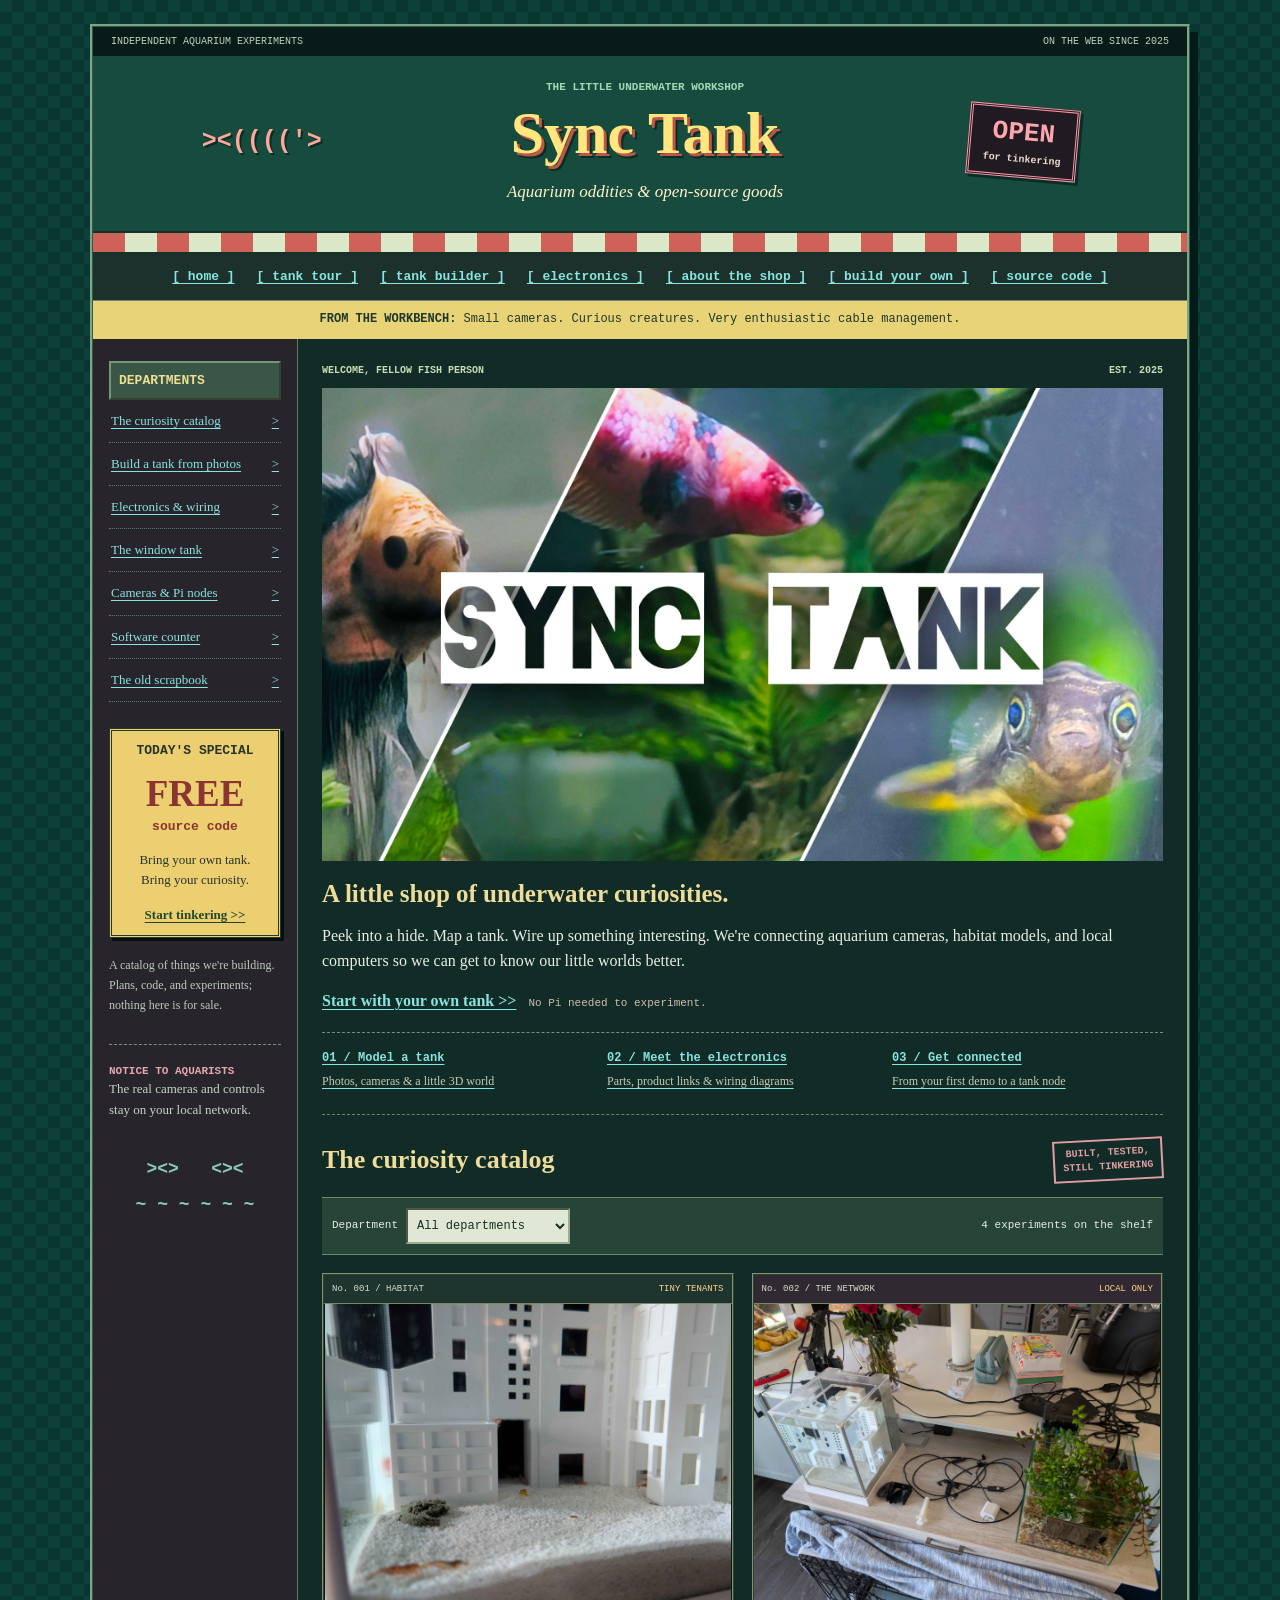
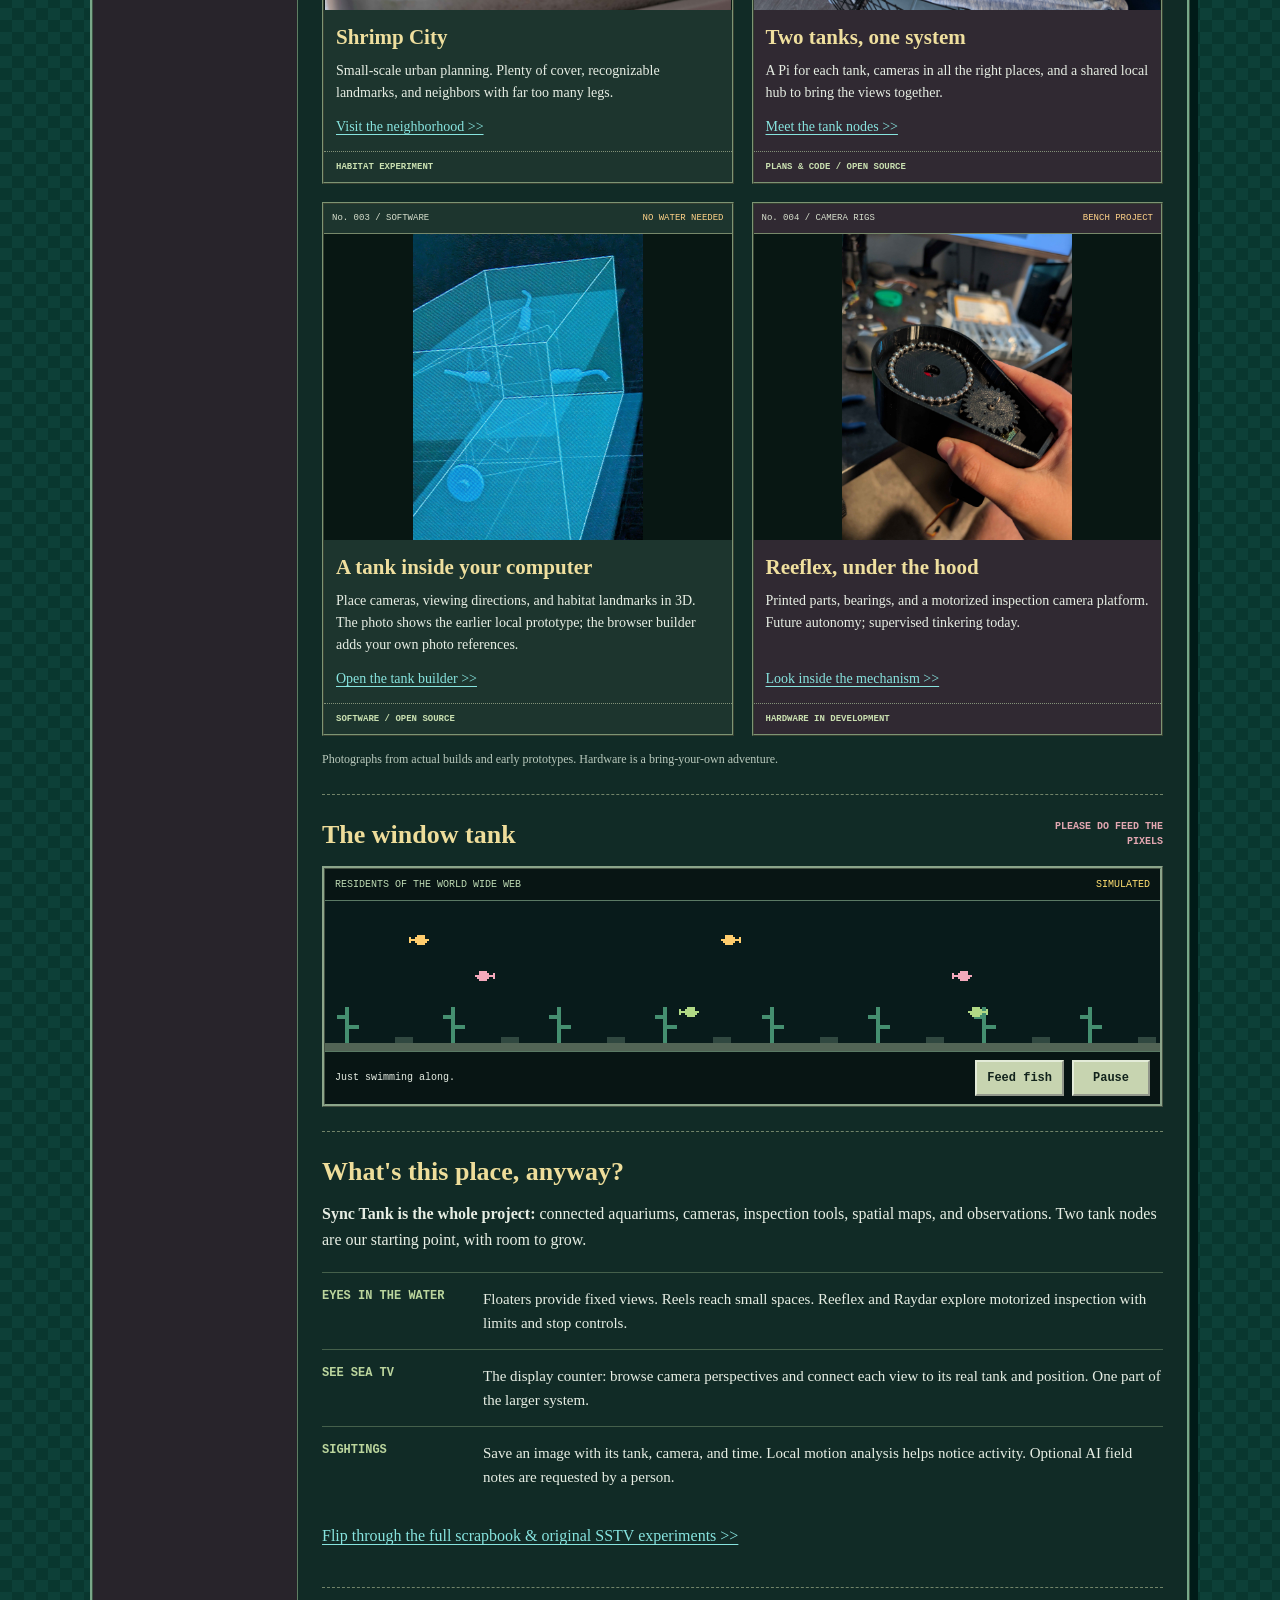
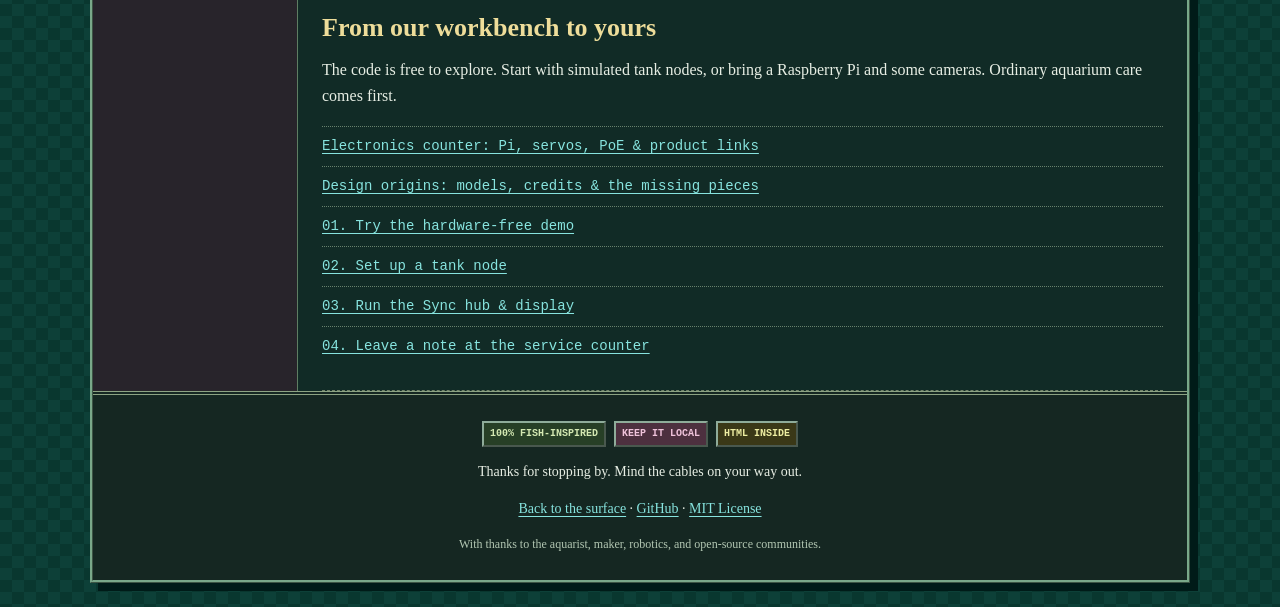
==== commit 597ef291: "Add photo-assisted tank builder and electronics documentation" ====
--- a/index.html
+++ b/index.html
@@ -24,6 +24,8 @@
       <nav aria-label="Main navigation">
         <a href="#welcome">[ home ]</a>
         <a href="#photos">[ tank tour ]</a>
+        <a href="builder.html">[ tank builder ]</a>
+        <a href="hardware.html">[ electronics ]</a>
         <a href="#project">[ about the shop ]</a>
         <a href="#build">[ build your own ]</a>
         <a href="https://github.com/looseleif/sync-tank">[ source code ]</a>
@@ -36,6 +38,8 @@
         <h2>DEPARTMENTS</h2>
         <ul class="aisles">
           <li><a href="#photos">The curiosity catalog <span>&gt;</span></a></li>
+          <li><a href="builder.html">Build a tank from photos <span>&gt;</span></a></li>
+          <li><a href="hardware.html">Electronics &amp; wiring <span>&gt;</span></a></li>
           <li><a href="#aquarium">The window tank <span>&gt;</span></a></li>
           <li><a href="https://github.com/looseleif/sync-tank/tree/main/tank#readme">Cameras &amp; Pi nodes <span>&gt;</span></a></li>
           <li><a href="https://github.com/looseleif/sync-tank/tree/main/sync#readme">Software counter <span>&gt;</span></a></li>
@@ -59,7 +63,8 @@
           <div class="welcome-copy">
             <h2>A little shop of underwater curiosities.</h2>
             <p>Peek into a hide. Map a tank. Wire up something interesting. We're connecting aquarium cameras, habitat models, and local computers so we can get to know our little worlds better.</p>
-            <p><a class="catalog-link" href="#photos">Browse the curiosity catalog &gt;&gt;</a> <span class="stock-note">Always a work in progress.</span></p>
+            <p><a class="catalog-link" href="builder.html">Start with your own tank &gt;&gt;</a> <span class="stock-note">No Pi needed to experiment.</span></p>
+            <div class="start-links"><a href="builder.html">01 / Model a tank<span>Photos, cameras &amp; a little 3D world</span></a><a href="hardware.html">02 / Meet the electronics<span>Parts, product links &amp; wiring diagrams</span></a><a href="https://github.com/looseleif/sync-tank/blob/main/docs/GETTING_STARTED.md">03 / Get connected<span>From your first demo to a tank node</span></a></div>
           </div>
         </section>
 
@@ -83,7 +88,7 @@
             <article class="product" data-department="software">
               <div class="item-label"><span>No. 003 / SOFTWARE</span><span class="item-tag">NO WATER NEEDED</span></div>
               <a class="product-photo" href="images/readme/see-sea-tv-2026-simulator-detail.jpg"><img src="images/readme/see-sea-tv-2026-simulator-detail.jpg" alt="Early 3D tank model with camera positions and viewing guides" loading="lazy" width="640" height="480"></a>
-              <div class="product-copy"><h3>A tank inside your computer</h3><p>Place cameras, viewing directions, and habitat landmarks in 3D. An early prototype of the view behind the views.</p><a href="https://github.com/looseleif/sync-tank#try-it-without-hardware">Try the simulated setup &gt;&gt;</a><span class="product-type">SOFTWARE / OPEN SOURCE</span></div>
+              <div class="product-copy"><h3>A tank inside your computer</h3><p>Place cameras, viewing directions, and habitat landmarks in 3D. The photo shows the earlier local prototype; the browser builder adds your own photo references.</p><a href="builder.html">Open the tank builder &gt;&gt;</a><span class="product-type">SOFTWARE / OPEN SOURCE</span></div>
             </article>
             <article class="product" data-department="hardware">
               <div class="item-label"><span>No. 004 / CAMERA RIGS</span><span class="item-tag">BENCH PROJECT</span></div>
@@ -122,6 +127,8 @@
           <h2>From our workbench to yours</h2>
           <p>The code is free to explore. Start with simulated tank nodes, or bring a Raspberry Pi and some cameras. Ordinary aquarium care comes first.</p>
           <ul class="links">
+            <li><a href="hardware.html">Electronics counter: Pi, servos, PoE &amp; product links</a></li>
+            <li><a href="https://github.com/looseleif/sync-tank/blob/main/docs/DESIGN_ORIGINS.md">Design origins: models, credits &amp; the missing pieces</a></li>
             <li><a href="https://github.com/looseleif/sync-tank#try-it-without-hardware">01. Try the hardware-free demo</a></li>
             <li><a href="https://github.com/looseleif/sync-tank/tree/main/tank#readme">02. Set up a tank node</a></li>
             <li><a href="https://github.com/looseleif/sync-tank/tree/main/sync#readme">03. Run the Sync hub &amp; display</a></li>
--- a/site/style.css
+++ b/site/style.css
@@ -49,6 +49,9 @@
 .welcome-copy h2 { font-size: 25px; }
 .catalog-link { font-weight: bold; }
 .stock-note { display: inline-block; margin: 6px 0 0 8px; font: 11px "Courier New", monospace; color: #cfbeaf; }
+.start-links { border-top: 1px dashed #809075; margin-top: 18px; display: grid; grid-template-columns: repeat(3, minmax(0, 1fr)); gap: 14px; padding-top: 16px; }
+.start-links a { font: bold 12px/1.5 "Courier New", monospace; }
+.start-links span { display: block; color: #c5cdb6; font: 12px/1.5 Georgia, serif; margin-top: 5px; }
 .section-heading { display: flex; align-items: center; justify-content: space-between; gap: 14px; margin-bottom: 16px; }
 .section-heading h2 { margin: 0; }
 .stamp { flex-shrink: 0; padding: 5px 8px; border: 2px solid #e29ca4; color: #e29ca4; font: bold 10px/1.4 "Courier New", monospace; text-align: center; transform: rotate(-3deg); }
@@ -126,6 +129,7 @@
   .sidebar-fish { display: none; }
   h2, .welcome-copy h2 { font-size: 23px; }
   .stock-note { margin-left: 0; }
+  .start-links { grid-template-columns: 1fr; }
   .products { grid-template-columns: 1fr; }
   .section-label { font-size: 8px; }
   .section-label span:last-child { display: none; }
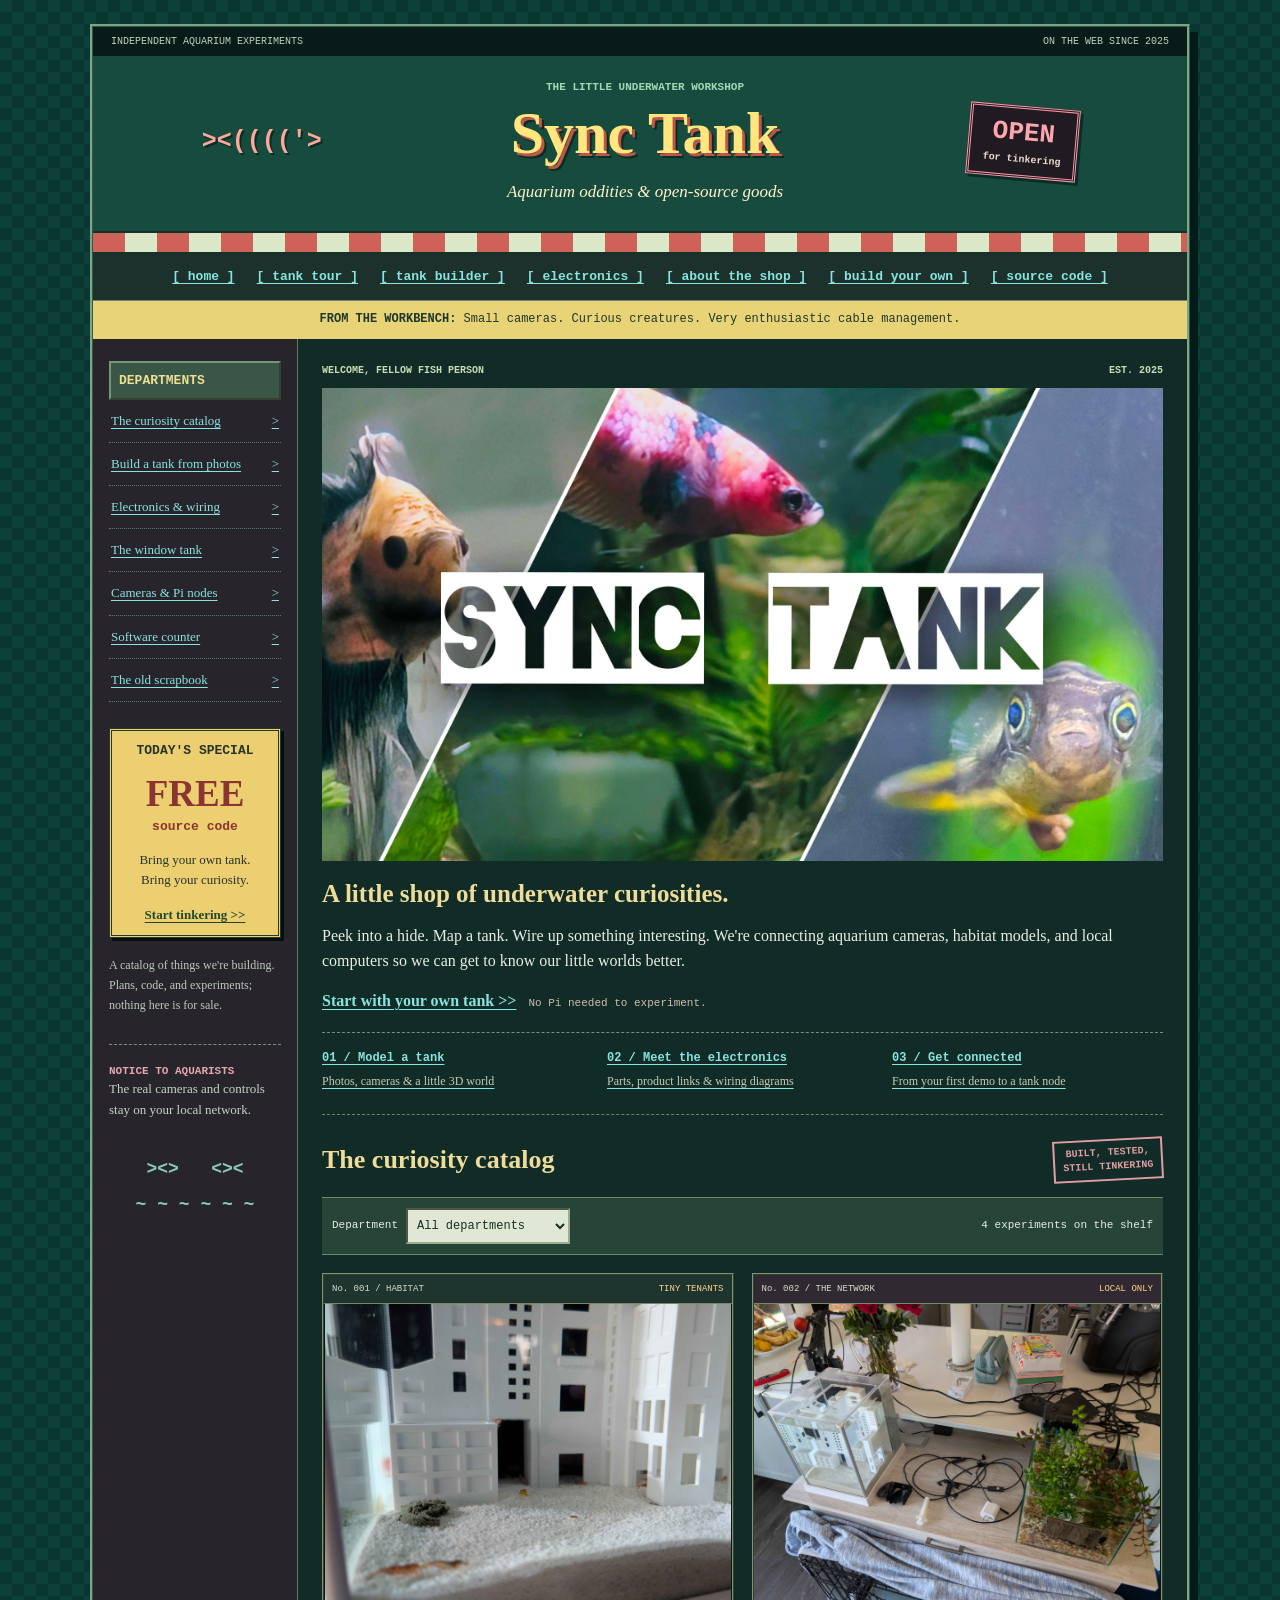
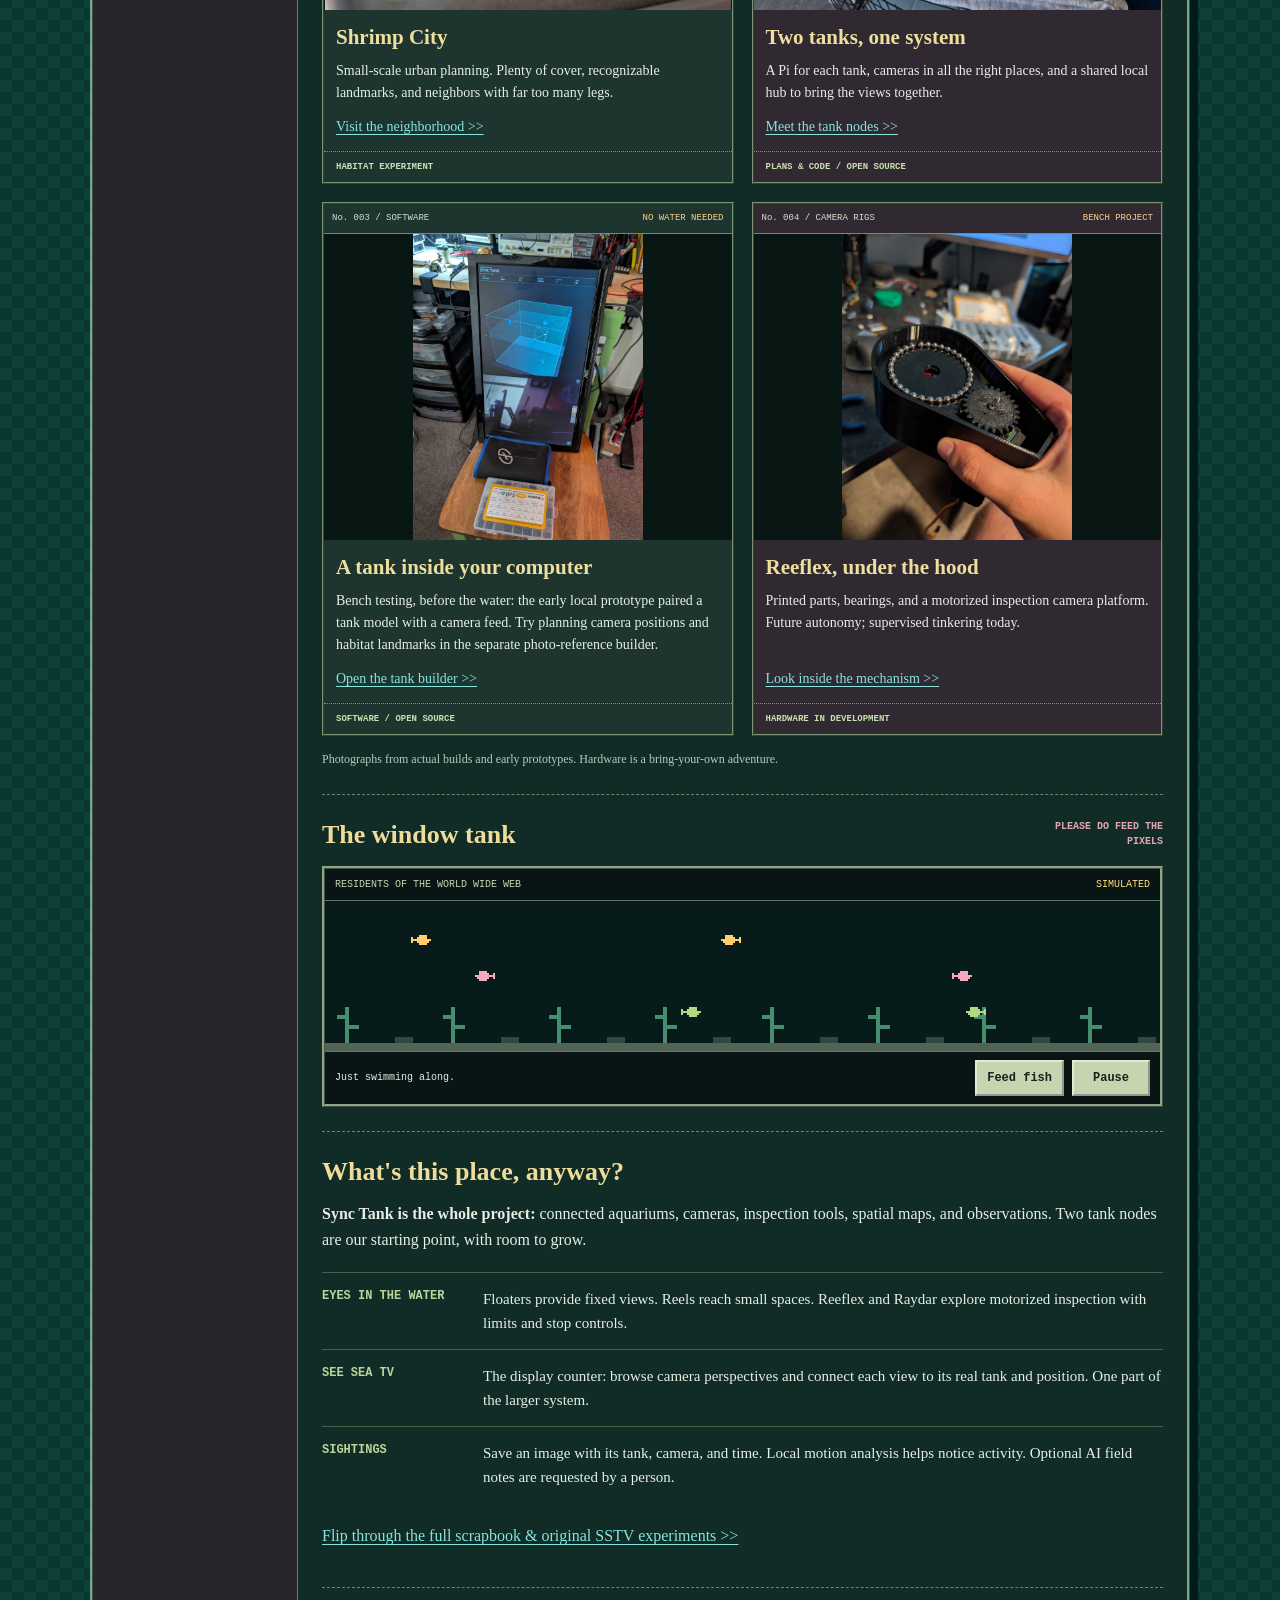
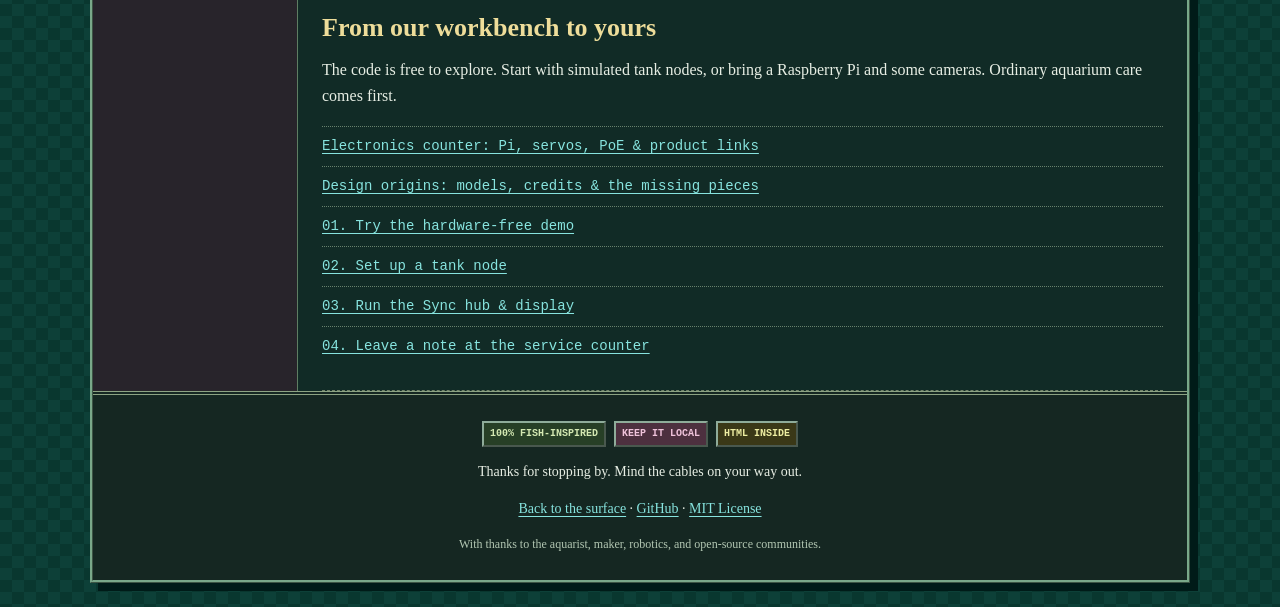
==== commit 13c64cd9: "Remove unrelated gallery images and clarify project photo context" ====
--- a/index.html
+++ b/index.html
@@ -87,8 +87,8 @@
             </article>
             <article class="product" data-department="software">
               <div class="item-label"><span>No. 003 / SOFTWARE</span><span class="item-tag">NO WATER NEEDED</span></div>
-              <a class="product-photo" href="images/readme/see-sea-tv-2026-simulator-detail.jpg"><img src="images/readme/see-sea-tv-2026-simulator-detail.jpg" alt="Early 3D tank model with camera positions and viewing guides" loading="lazy" width="640" height="480"></a>
-              <div class="product-copy"><h3>A tank inside your computer</h3><p>Place cameras, viewing directions, and habitat landmarks in 3D. The photo shows the earlier local prototype; the browser builder adds your own photo references.</p><a href="builder.html">Open the tank builder &gt;&gt;</a><span class="product-type">SOFTWARE / OPEN SOURCE</span></div>
+              <a class="product-photo" href="images/readme/see-sea-tv-dry-bench-demo.jpg"><img src="images/readme/see-sea-tv-dry-bench-demo.jpg" alt="Portrait display on the workbench testing the 3D tank model alongside a camera feed" loading="lazy" width="640" height="480"></a>
+              <div class="product-copy"><h3>A tank inside your computer</h3><p>Bench testing, before the water: the early local prototype paired a tank model with a camera feed. Try planning camera positions and habitat landmarks in the separate photo-reference builder.</p><a href="builder.html">Open the tank builder &gt;&gt;</a><span class="product-type">SOFTWARE / OPEN SOURCE</span></div>
             </article>
             <article class="product" data-department="hardware">
               <div class="item-label"><span>No. 004 / CAMERA RIGS</span><span class="item-tag">BENCH PROJECT</span></div>
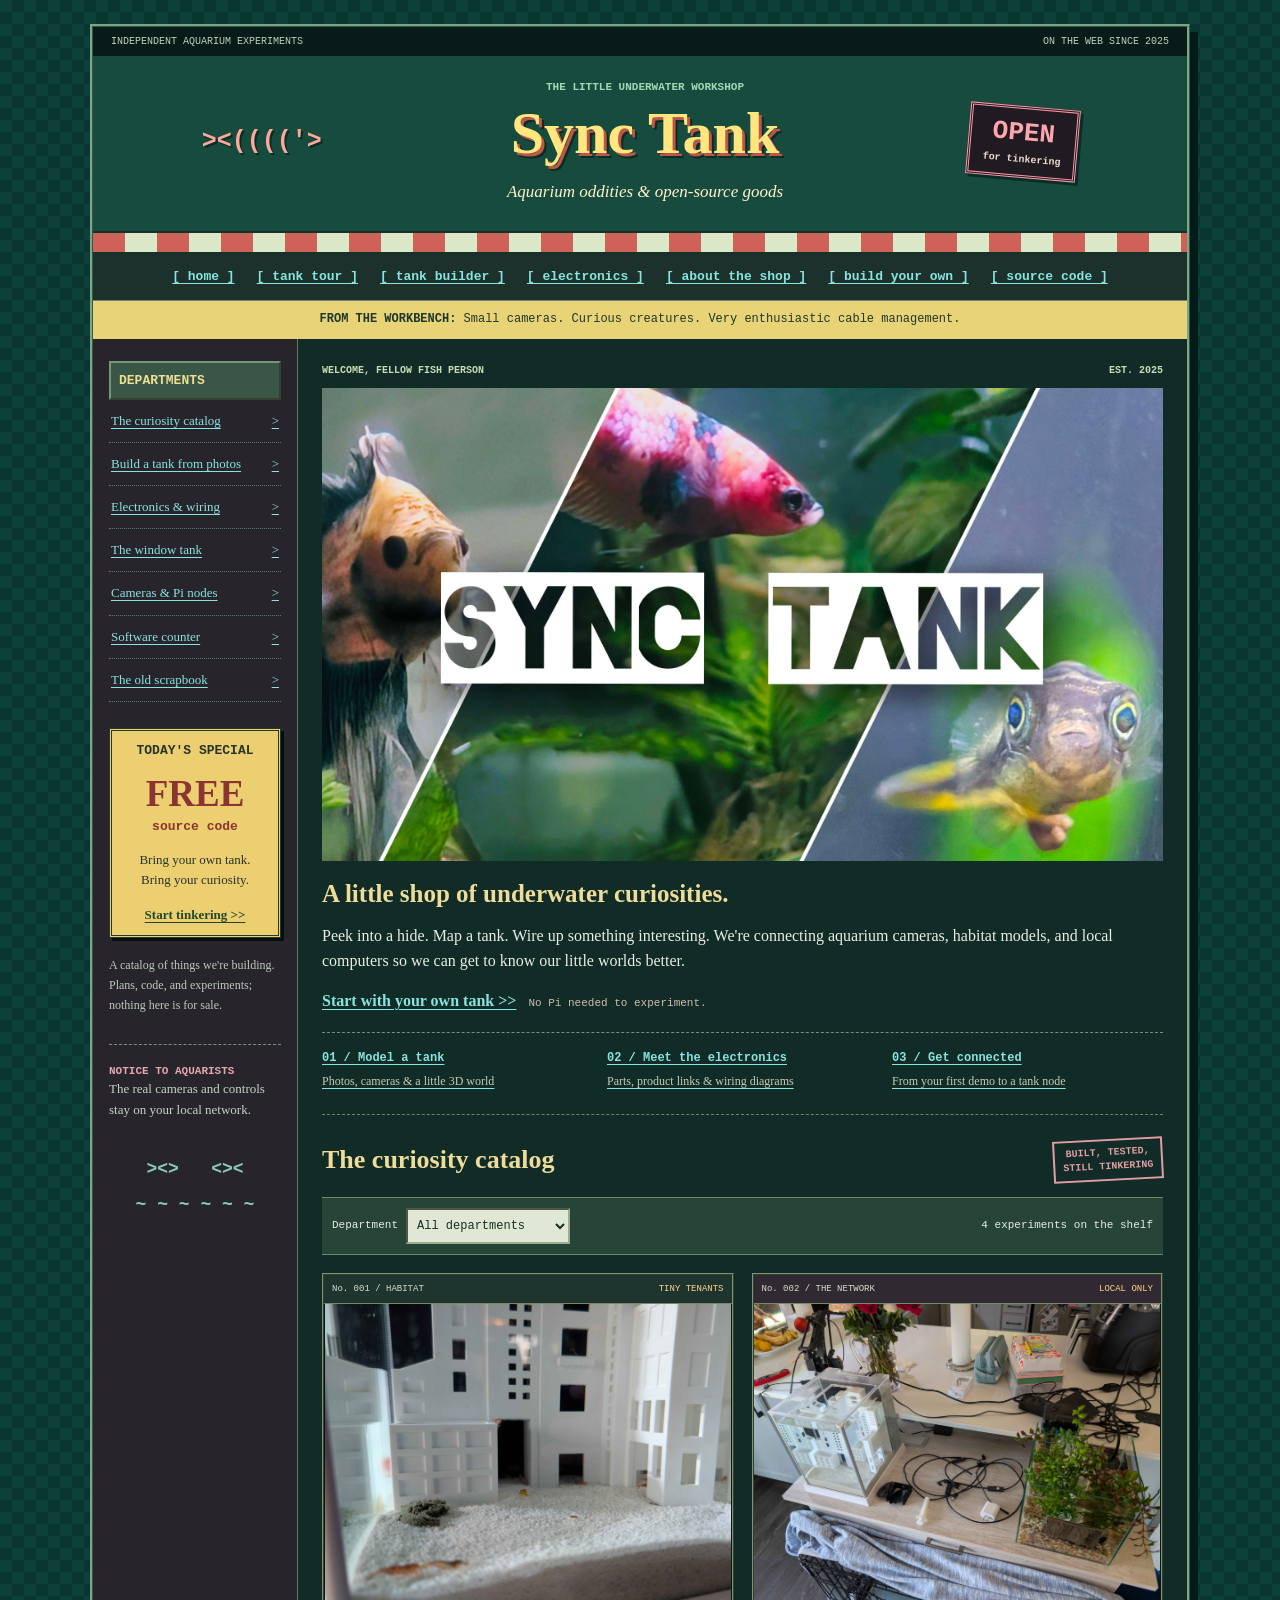
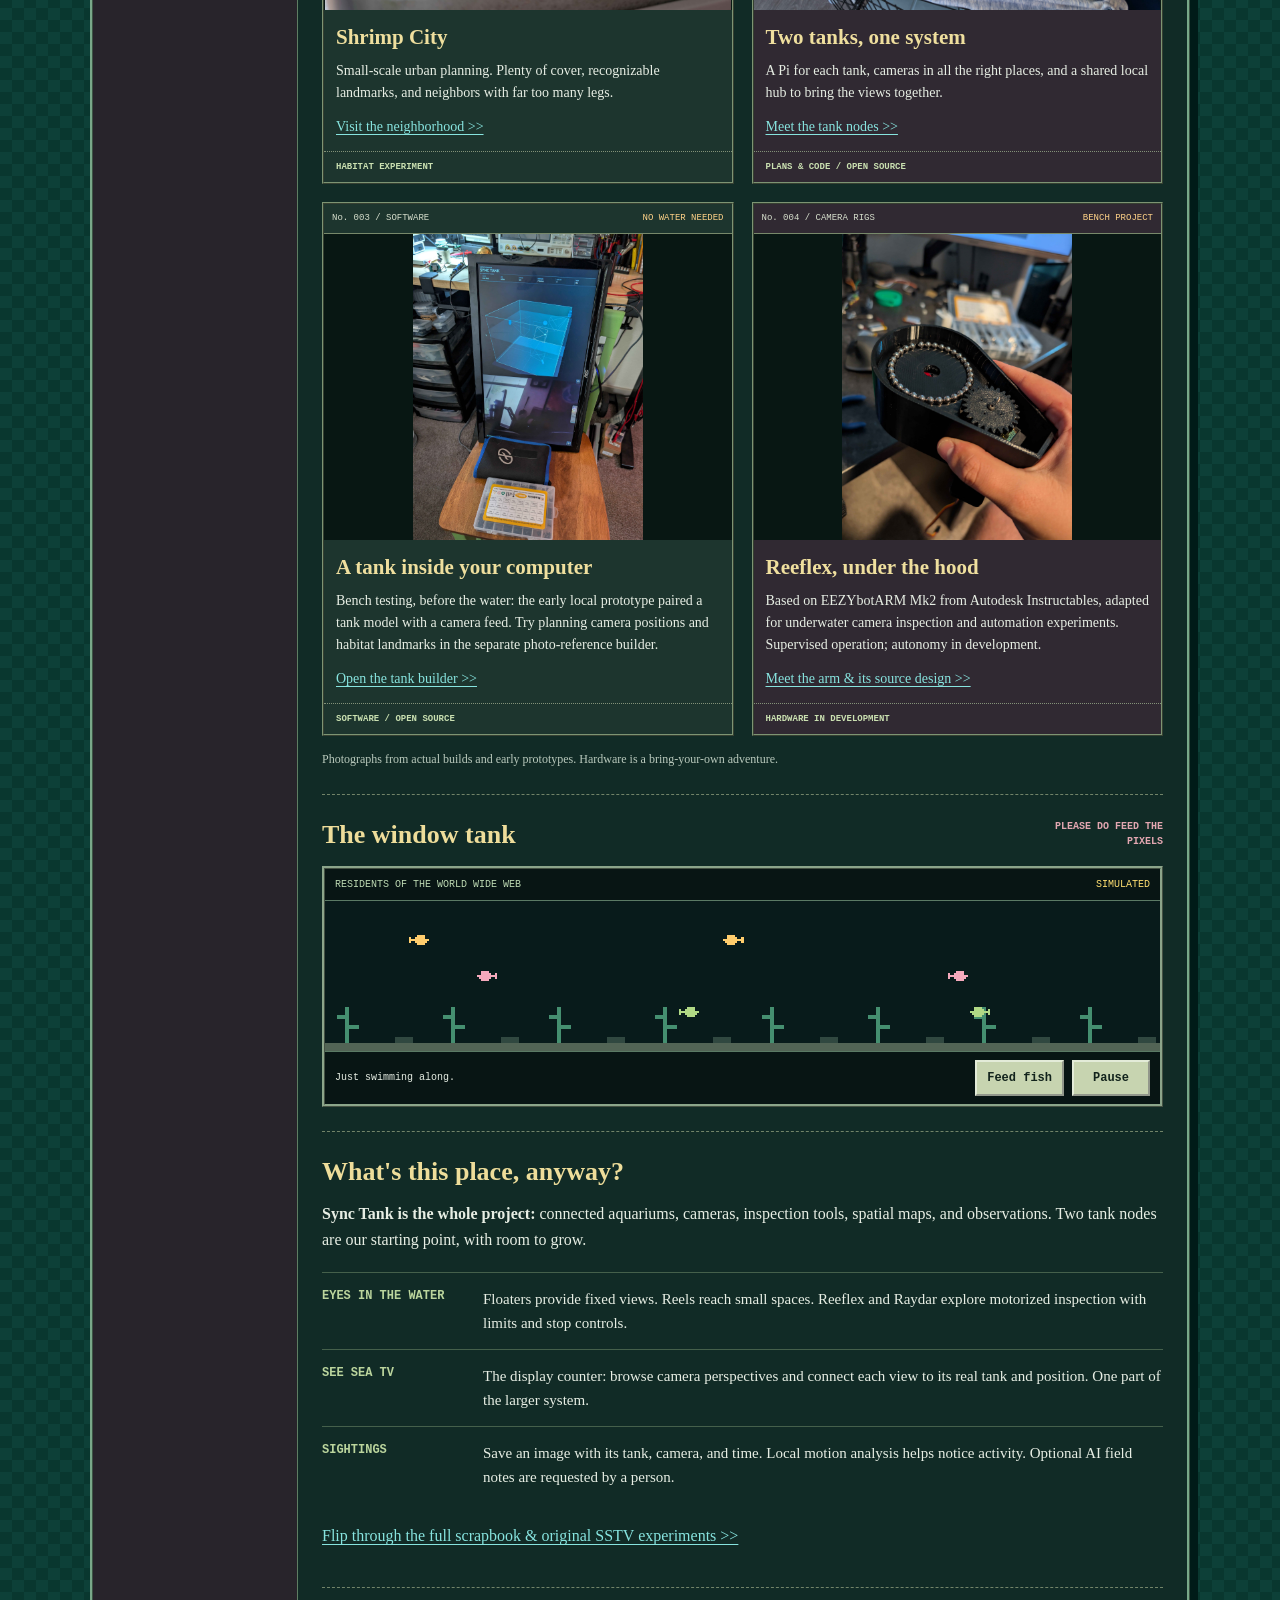
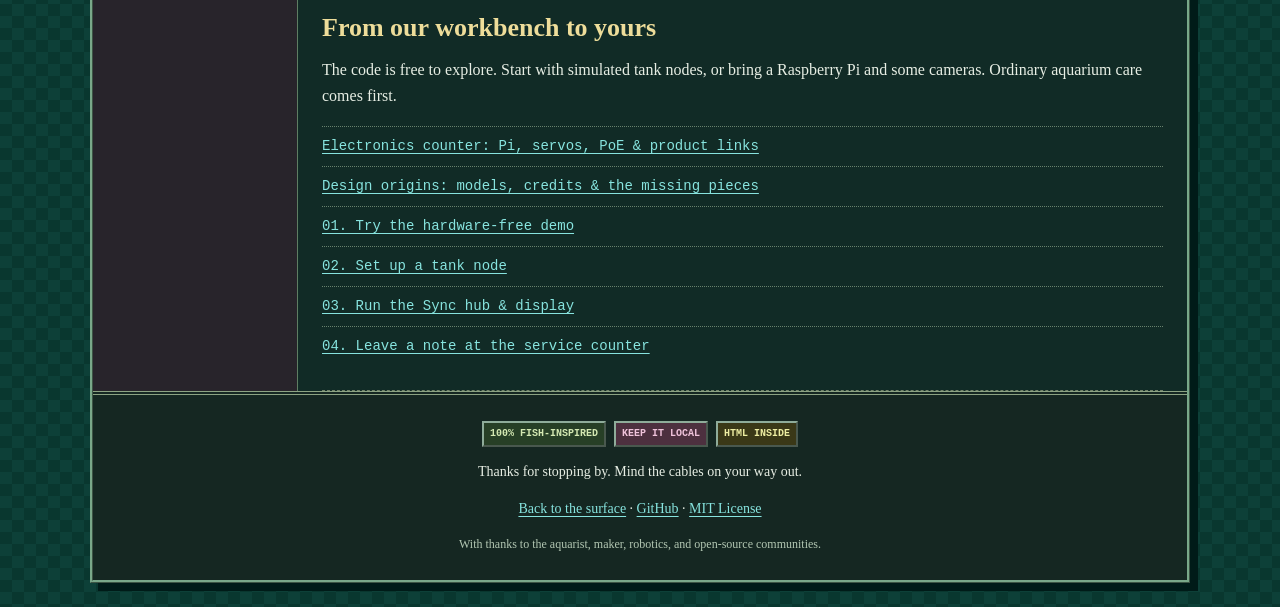
==== commit f73798b0: "Credit EEZYbotARM Mk2 as Reeflex mechanical design source" ====
--- a/index.html
+++ b/index.html
@@ -93,7 +93,7 @@
             <article class="product" data-department="hardware">
               <div class="item-label"><span>No. 004 / CAMERA RIGS</span><span class="item-tag">BENCH PROJECT</span></div>
               <a class="product-photo" href="images/readme/reeflex-base-bearings-and-drive.jpg"><img src="images/readme/reeflex-base-bearings-and-drive.jpg" alt="Printed Reeflex base, circular bearing track, gear, and servo" loading="lazy" width="640" height="480"></a>
-              <div class="product-copy"><h3>Reeflex, under the hood</h3><p>Printed parts, bearings, and a motorized inspection camera platform. Future autonomy; supervised tinkering today.</p><a href="https://github.com/looseleif/sync-tank#inside-reeflex">Look inside the mechanism &gt;&gt;</a><span class="product-type">HARDWARE IN DEVELOPMENT</span></div>
+              <div class="product-copy"><h3>Reeflex, under the hood</h3><p>Based on EEZYbotARM Mk2 from Autodesk Instructables, adapted for underwater camera inspection and automation experiments. Supervised operation; autonomy in development.</p><a href="hardware.html#origins">Meet the arm &amp; its source design &gt;&gt;</a><span class="product-type">HARDWARE IN DEVELOPMENT</span></div>
             </article>
           </div>
           <p class="catalog-footnote">Photographs from actual builds and early prototypes. Hardware is a bring-your-own adventure.</p>
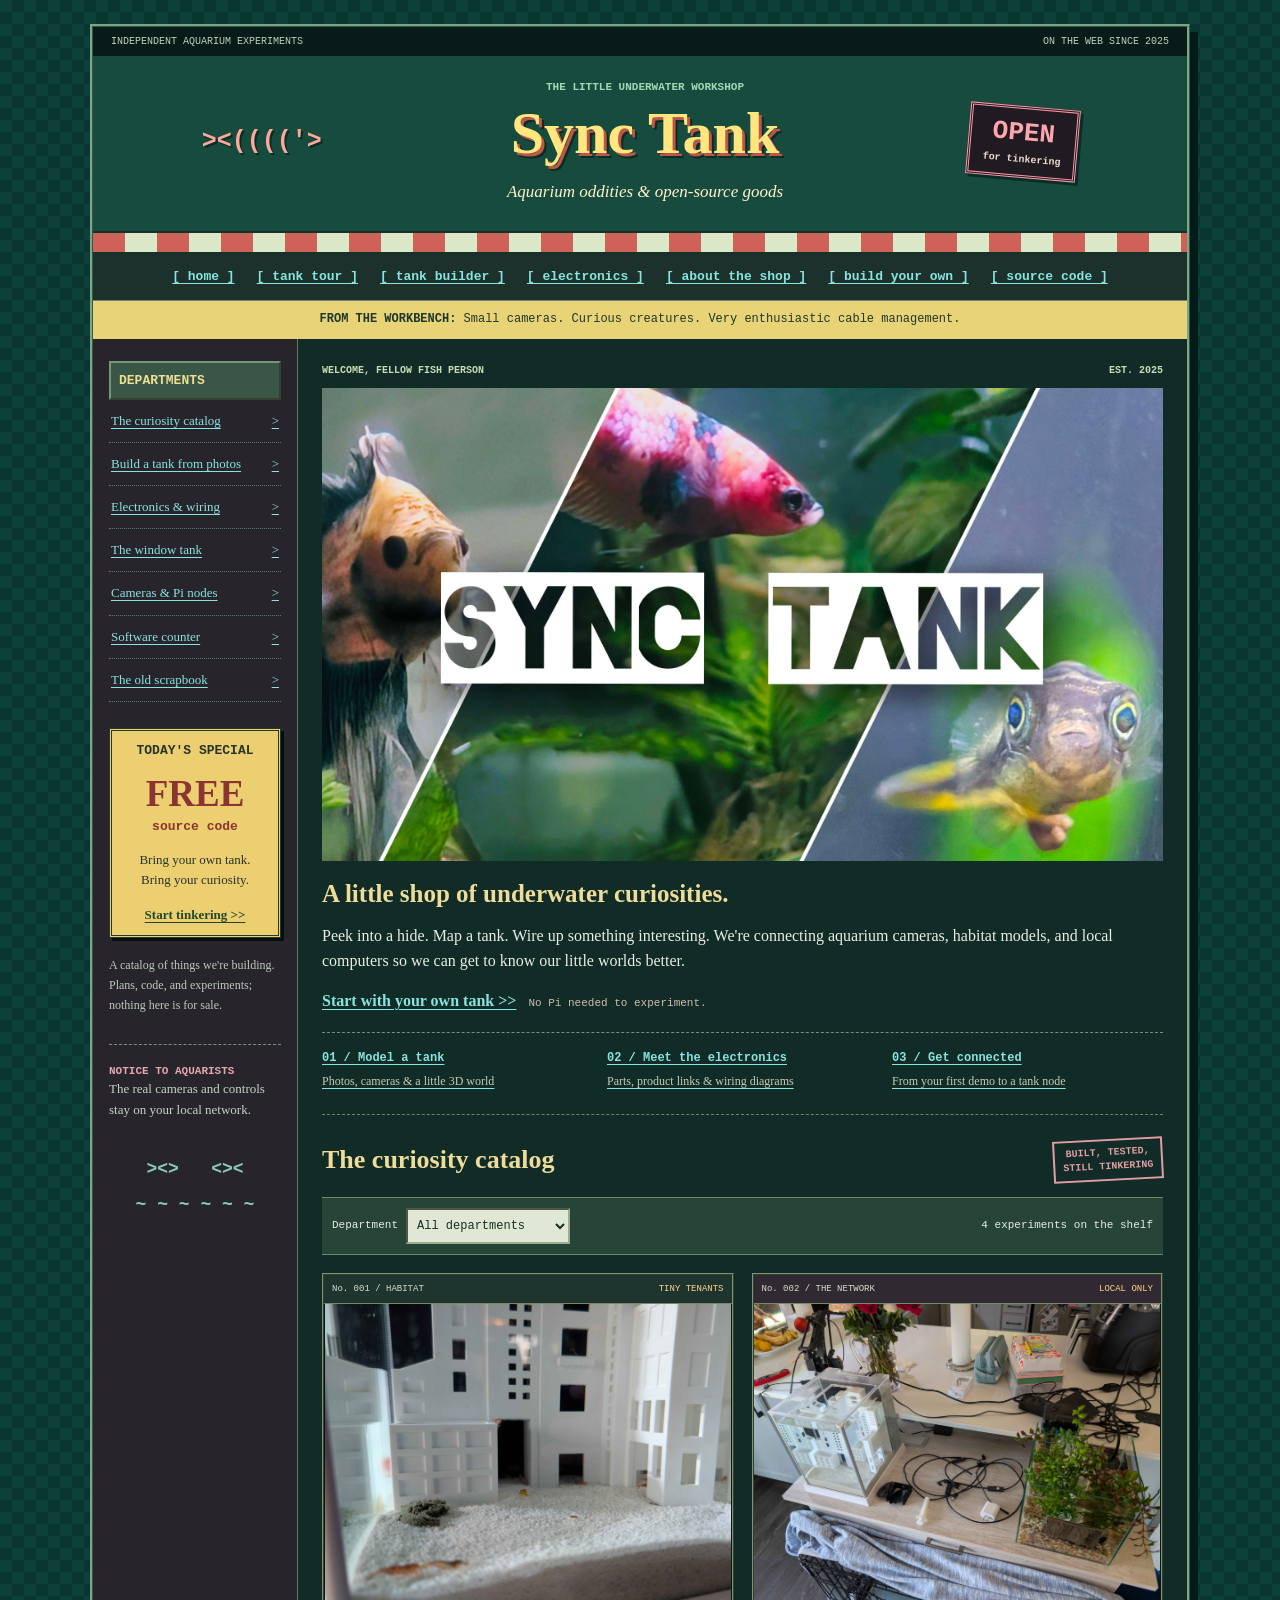
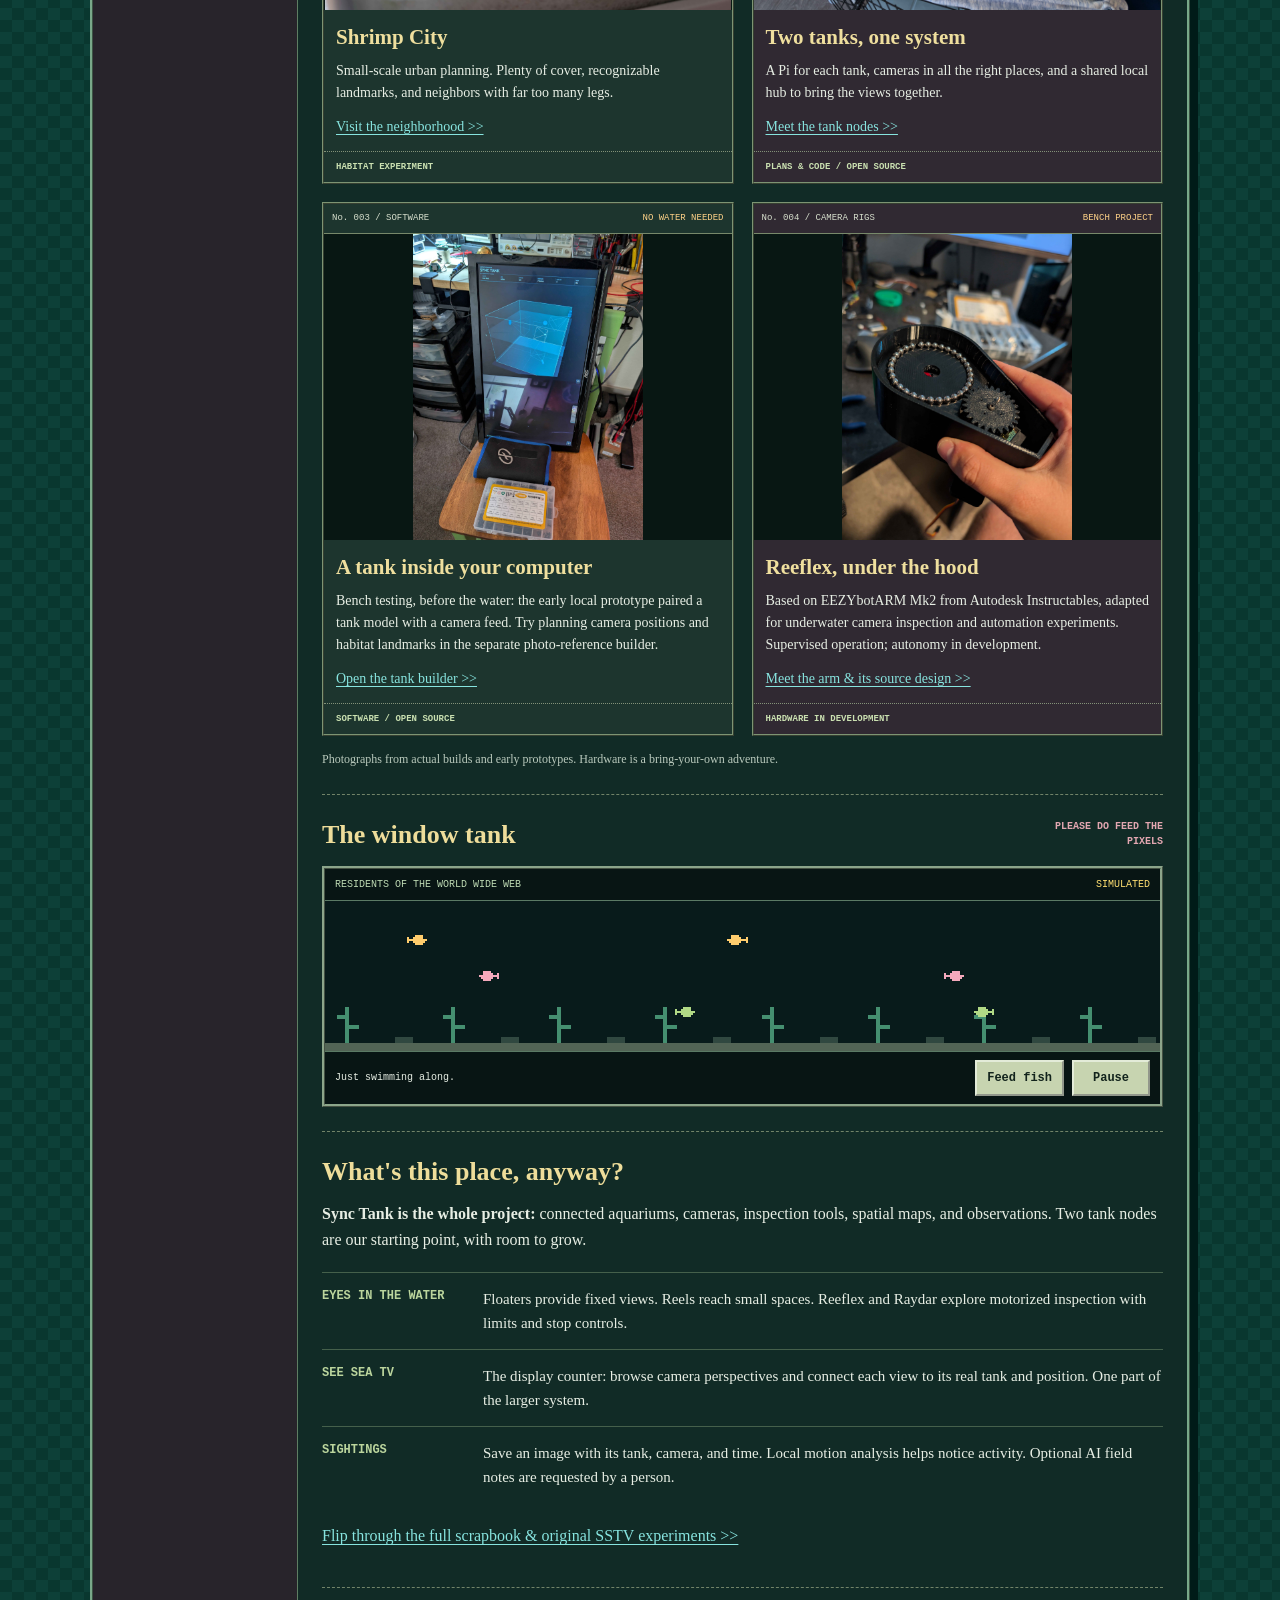
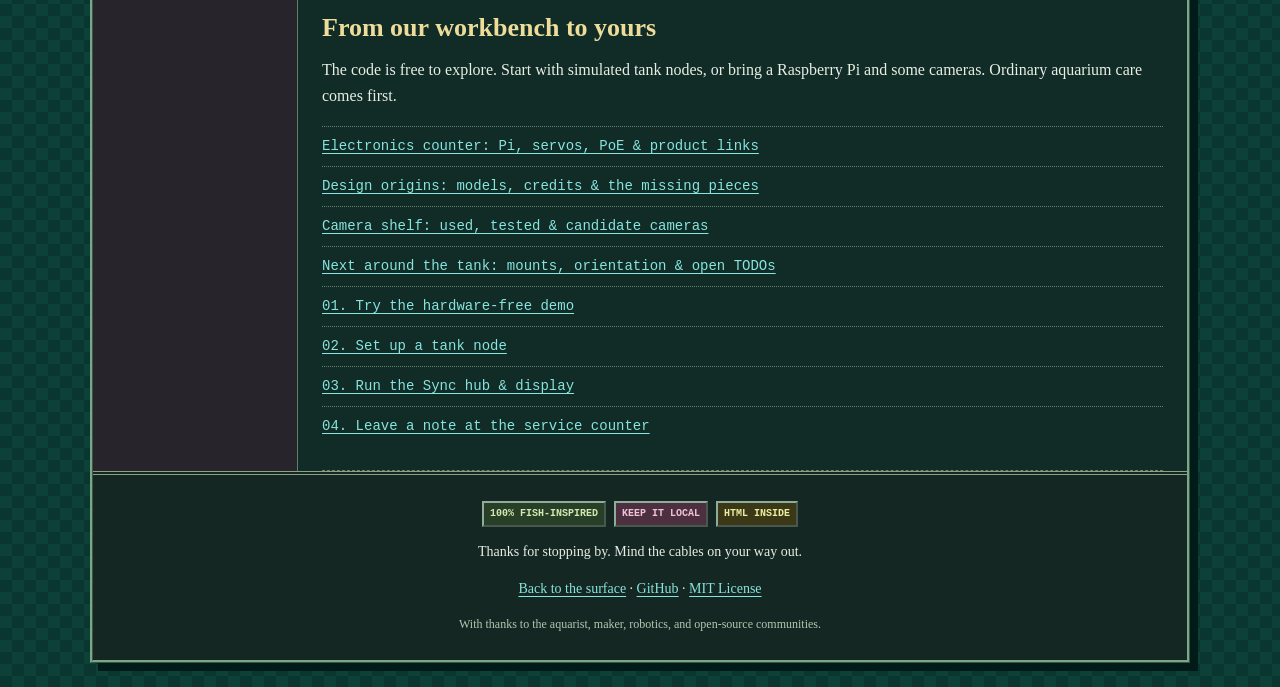
==== commit e5bd5448: "Document camera inventory, underwater mounting and tank follow-up work" ====
--- a/index.html
+++ b/index.html
@@ -129,6 +129,8 @@
           <ul class="links">
             <li><a href="hardware.html">Electronics counter: Pi, servos, PoE &amp; product links</a></li>
             <li><a href="https://github.com/looseleif/sync-tank/blob/main/docs/DESIGN_ORIGINS.md">Design origins: models, credits &amp; the missing pieces</a></li>
+            <li><a href="hardware.html#cameras">Camera shelf: used, tested &amp; candidate cameras</a></li>
+            <li><a href="hardware.html#mounting">Next around the tank: mounts, orientation &amp; open TODOs</a></li>
             <li><a href="https://github.com/looseleif/sync-tank#try-it-without-hardware">01. Try the hardware-free demo</a></li>
             <li><a href="https://github.com/looseleif/sync-tank/tree/main/tank#readme">02. Set up a tank node</a></li>
             <li><a href="https://github.com/looseleif/sync-tank/tree/main/sync#readme">03. Run the Sync hub &amp; display</a></li>
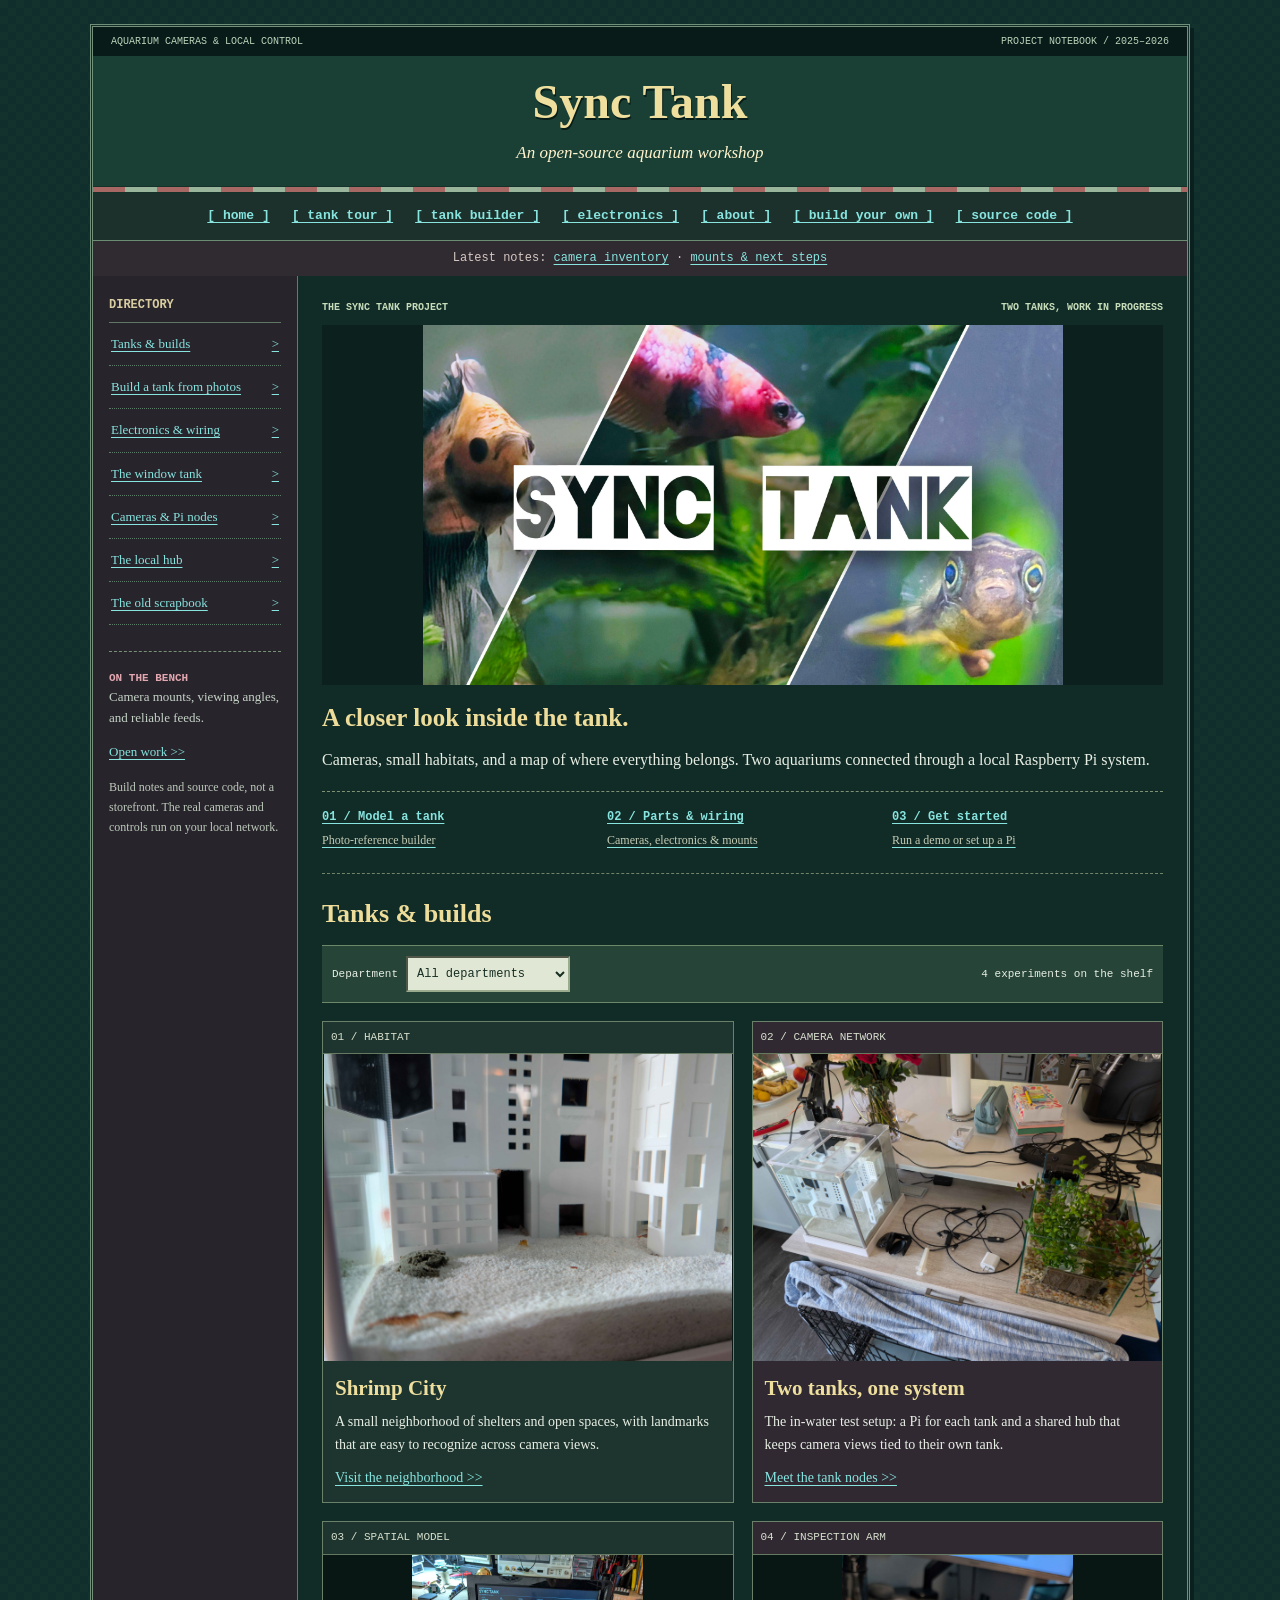
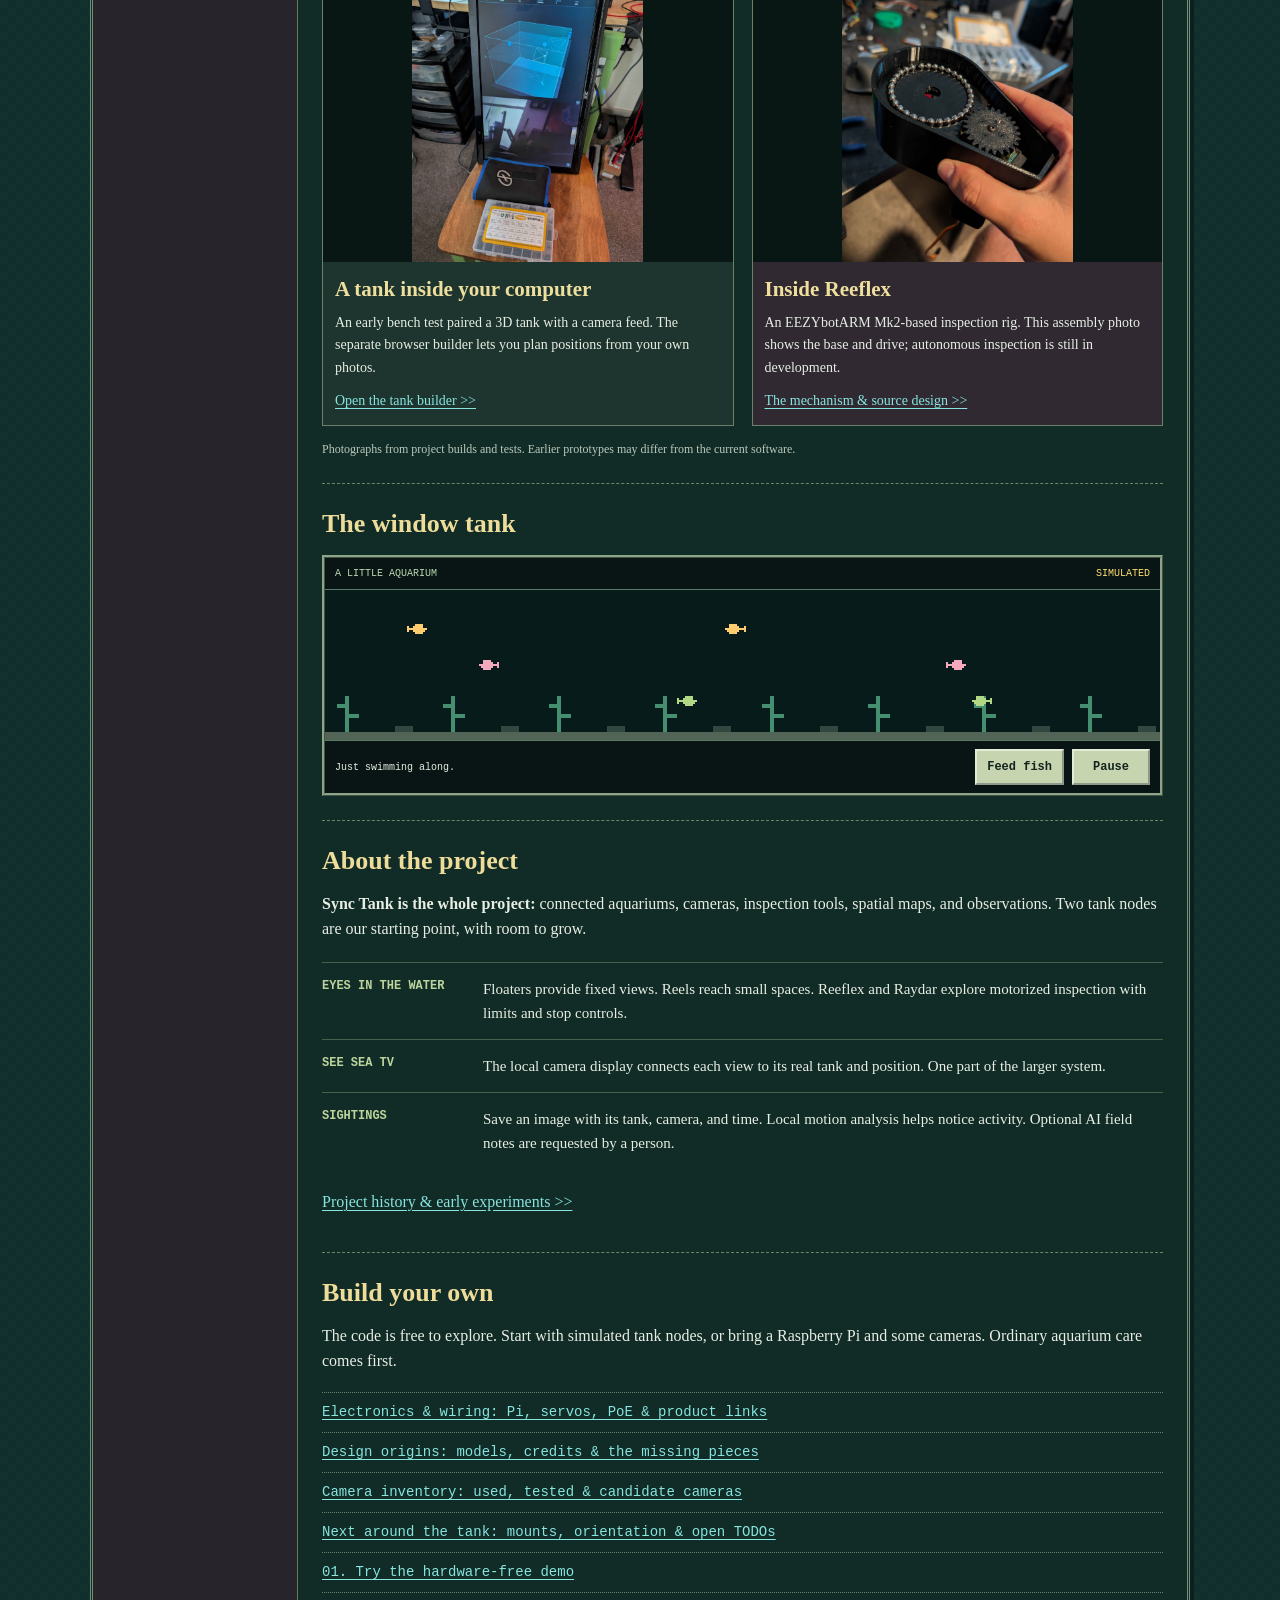
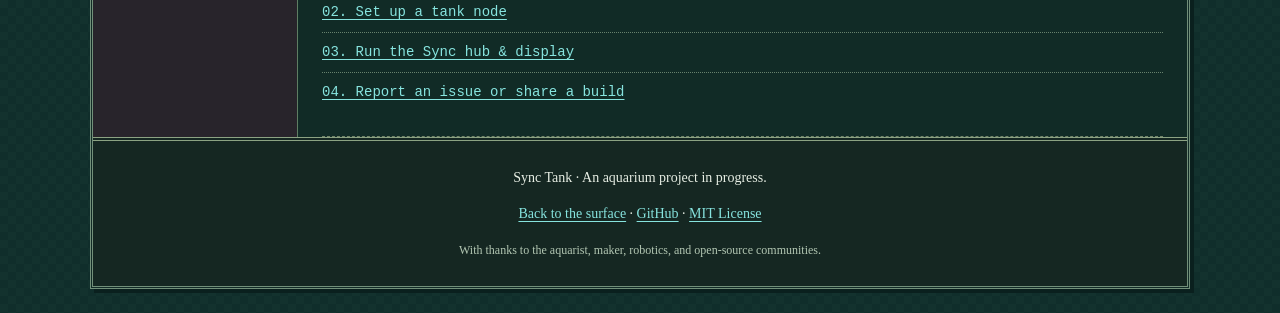
==== commit c271bc15: "Refine aquarium site styling and clarify project documentation" ====
--- a/index.html
+++ b/index.html
@@ -3,9 +3,9 @@
 <head>
   <meta charset="utf-8">
   <meta name="viewport" content="width=device-width, initial-scale=1">
-  <meta name="description" content="Sync Tank's aquarium curiosity shop: open-source cameras, tank maps, tiny habitats, and experiments from the underwater workbench.">
+  <meta name="description" content="Sync Tank: aquarium cameras, habitat models, and local control. Explore the builds, plan a tank, and follow the work in progress.">
   <meta name="theme-color" content="#103d36">
-  <title>Sync Tank | Aquarium Oddities &amp; Open-Source Goods</title>
+  <title>Sync Tank | Aquarium Workshop</title>
   <link rel="stylesheet" href="site/style.css">
   <script src="site/catalog.js" defer></script>
   <script src="site/aquarium.js" defer></script>
@@ -14,11 +14,9 @@
   <a class="skip" href="#welcome">Skip to the aquarium</a>
   <div class="page">
     <header class="storefront">
-      <div class="topline"><span>INDEPENDENT AQUARIUM EXPERIMENTS</span><span>ON THE WEB SINCE 2025</span></div>
+      <div class="topline"><span>AQUARIUM CAMERAS &amp; LOCAL CONTROL</span><span>PROJECT NOTEBOOK / 2025&ndash;2026</span></div>
       <div class="shop-sign">
-        <span class="sign-fish" aria-hidden="true">&gt;&lt;(((('&gt;</span>
-        <div><p class="sign-kicker">THE LITTLE UNDERWATER WORKSHOP</p><h1>Sync Tank</h1><p class="sign-subtitle">Aquarium oddities &amp; open-source goods</p></div>
-        <div class="open-sign">OPEN<span>for tinkering</span></div>
+        <div><h1>Sync Tank</h1><p class="sign-subtitle">An open-source aquarium workshop</p></div>
       </div>
       <div class="awning" aria-hidden="true"></div>
       <nav aria-label="Main navigation">
@@ -26,83 +24,75 @@
         <a href="#photos">[ tank tour ]</a>
         <a href="builder.html">[ tank builder ]</a>
         <a href="hardware.html">[ electronics ]</a>
-        <a href="#project">[ about the shop ]</a>
+        <a href="#project">[ about ]</a>
         <a href="#build">[ build your own ]</a>
         <a href="https://github.com/looseleif/sync-tank">[ source code ]</a>
       </nav>
-      <p class="shop-news"><strong>FROM THE WORKBENCH:</strong> Small cameras. Curious creatures. Very enthusiastic cable management.</p>
+      <p class="shop-news">Latest notes: <a href="hardware.html#cameras">camera inventory</a> &middot; <a href="hardware.html#mounting">mounts &amp; next steps</a></p>
     </header>
 
     <div class="shop-layout">
-      <aside class="shop-sidebar" aria-label="Shop directory">
-        <h2>DEPARTMENTS</h2>
+      <aside class="shop-sidebar" aria-label="Project directory">
+        <h2>DIRECTORY</h2>
         <ul class="aisles">
-          <li><a href="#photos">The curiosity catalog <span>&gt;</span></a></li>
+          <li><a href="#photos">Tanks &amp; builds <span>&gt;</span></a></li>
           <li><a href="builder.html">Build a tank from photos <span>&gt;</span></a></li>
           <li><a href="hardware.html">Electronics &amp; wiring <span>&gt;</span></a></li>
           <li><a href="#aquarium">The window tank <span>&gt;</span></a></li>
           <li><a href="https://github.com/looseleif/sync-tank/tree/main/tank#readme">Cameras &amp; Pi nodes <span>&gt;</span></a></li>
-          <li><a href="https://github.com/looseleif/sync-tank/tree/main/sync#readme">Software counter <span>&gt;</span></a></li>
+          <li><a href="https://github.com/looseleif/sync-tank/tree/main/sync#readme">The local hub <span>&gt;</span></a></li>
           <li><a href="https://github.com/looseleif/sync-tank#project-history">The old scrapbook <span>&gt;</span></a></li>
         </ul>
-        <div class="notice">
-          <p class="notice-title">TODAY'S SPECIAL</p>
-          <p class="free">FREE<span>source code</span></p>
-          <p>Bring your own tank.<br>Bring your curiosity.</p>
-          <a href="#build">Start tinkering &gt;&gt;</a>
-        </div>
-        <p class="sidebar-note">A catalog of things we're building. Plans, code, and experiments; nothing here is for sale.</p>
-        <div class="counter-note"><strong>NOTICE TO AQUARISTS</strong><p>The real cameras and controls stay on your local network.</p></div>
-        <p class="sidebar-fish" aria-hidden="true">&gt;&lt;&gt; &nbsp; &lt;&gt;&lt;<br>~ ~ ~ ~ ~ ~</p>
+        <div class="counter-note"><strong>ON THE BENCH</strong><p>Camera mounts, viewing angles, and reliable feeds.</p><a href="hardware.html#mounting">Open work &gt;&gt;</a></div>
+        <p class="sidebar-note">Build notes and source code, not a storefront. The real cameras and controls run on your local network.</p>
       </aside>
 
       <main>
         <section id="welcome" class="welcome">
-          <div class="section-label"><span>WELCOME, FELLOW FISH PERSON</span><span>EST. 2025</span></div>
+          <div class="section-label"><span>THE SYNC TANK PROJECT</span><span>TWO TANKS, WORK IN PROGRESS</span></div>
           <img class="banner" src="images/sync.jpg" alt="Original colorful Sync Tank artwork featuring aquarium fish" width="4096" height="2304" fetchpriority="high">
           <div class="welcome-copy">
-            <h2>A little shop of underwater curiosities.</h2>
-            <p>Peek into a hide. Map a tank. Wire up something interesting. We're connecting aquarium cameras, habitat models, and local computers so we can get to know our little worlds better.</p>
-            <p><a class="catalog-link" href="builder.html">Start with your own tank &gt;&gt;</a> <span class="stock-note">No Pi needed to experiment.</span></p>
-            <div class="start-links"><a href="builder.html">01 / Model a tank<span>Photos, cameras &amp; a little 3D world</span></a><a href="hardware.html">02 / Meet the electronics<span>Parts, product links &amp; wiring diagrams</span></a><a href="https://github.com/looseleif/sync-tank/blob/main/docs/GETTING_STARTED.md">03 / Get connected<span>From your first demo to a tank node</span></a></div>
+            <h2>A closer look inside the tank.</h2>
+            <p>Cameras, small habitats, and a map of where everything belongs. Two aquariums connected through a local Raspberry Pi system.</p>
+            <div class="start-links"><a href="builder.html">01 / Model a tank<span>Photo-reference builder</span></a><a href="hardware.html">02 / Parts &amp; wiring<span>Cameras, electronics &amp; mounts</span></a><a href="https://github.com/looseleif/sync-tank/blob/main/docs/GETTING_STARTED.md">03 / Get started<span>Run a demo or set up a Pi</span></a></div>
           </div>
         </section>
 
         <section id="photos">
-          <div class="section-heading"><h2>The curiosity catalog</h2><span class="stamp">BUILT, TESTED,<br>STILL TINKERING</span></div>
+          <div class="section-heading"><h2>Tanks &amp; builds</h2></div>
           <div class="catalog-toolbar" hidden>
             <div class="department-field"><label for="department">Department</label><select id="department"><option value="all">All departments</option><option value="habitat">Habitat</option><option value="hardware">Cameras &amp; hardware</option><option value="software">Software</option></select></div>
             <output id="catalog-count" aria-live="polite">4 experiments on the shelf</output>
           </div>
           <div class="products">
             <article class="product" data-department="habitat">
-              <div class="item-label"><span>No. 001 / HABITAT</span><span class="item-tag">TINY TENANTS</span></div>
+              <div class="item-label"><span>01 / HABITAT</span></div>
               <a class="product-photo" href="images/readme/shrimp-city-caridina-culls-wide.jpg"><img src="images/readme/shrimp-city-caridina-culls-wide.jpg" alt="Shrimp exploring the structures and open spaces of Shrimp City" loading="lazy" width="640" height="480"></a>
-              <div class="product-copy"><h3>Shrimp City</h3><p>Small-scale urban planning. Plenty of cover, recognizable landmarks, and neighbors with far too many legs.</p><a href="https://github.com/looseleif/sync-tank#shrimp-city">Visit the neighborhood &gt;&gt;</a><span class="product-type">HABITAT EXPERIMENT</span></div>
+              <div class="product-copy"><h3>Shrimp City</h3><p>A small neighborhood of shelters and open spaces, with landmarks that are easy to recognize across camera views.</p><a href="https://github.com/looseleif/sync-tank#shrimp-city">Visit the neighborhood &gt;&gt;</a></div>
             </article>
             <article class="product" data-department="hardware">
-              <div class="item-label"><span>No. 002 / THE NETWORK</span><span class="item-tag">LOCAL ONLY</span></div>
+              <div class="item-label"><span>02 / CAMERA NETWORK</span></div>
               <a class="product-photo" href="images/readme/see-sea-tv-in-water-test-setup.jpg"><img src="images/readme/see-sea-tv-in-water-test-setup.jpg" alt="Two aquarium test setups with connected camera and control hardware" loading="lazy" width="640" height="480"></a>
-              <div class="product-copy"><h3>Two tanks, one system</h3><p>A Pi for each tank, cameras in all the right places, and a shared local hub to bring the views together.</p><a href="https://github.com/looseleif/sync-tank/tree/main/tank#readme">Meet the tank nodes &gt;&gt;</a><span class="product-type">PLANS &amp; CODE / OPEN SOURCE</span></div>
+              <div class="product-copy"><h3>Two tanks, one system</h3><p>The in-water test setup: a Pi for each tank and a shared hub that keeps camera views tied to their own tank.</p><a href="https://github.com/looseleif/sync-tank/tree/main/tank#readme">Meet the tank nodes &gt;&gt;</a></div>
             </article>
             <article class="product" data-department="software">
-              <div class="item-label"><span>No. 003 / SOFTWARE</span><span class="item-tag">NO WATER NEEDED</span></div>
+              <div class="item-label"><span>03 / SPATIAL MODEL</span></div>
               <a class="product-photo" href="images/readme/see-sea-tv-dry-bench-demo.jpg"><img src="images/readme/see-sea-tv-dry-bench-demo.jpg" alt="Portrait display on the workbench testing the 3D tank model alongside a camera feed" loading="lazy" width="640" height="480"></a>
-              <div class="product-copy"><h3>A tank inside your computer</h3><p>Bench testing, before the water: the early local prototype paired a tank model with a camera feed. Try planning camera positions and habitat landmarks in the separate photo-reference builder.</p><a href="builder.html">Open the tank builder &gt;&gt;</a><span class="product-type">SOFTWARE / OPEN SOURCE</span></div>
+              <div class="product-copy"><h3>A tank inside your computer</h3><p>An early bench test paired a 3D tank with a camera feed. The separate browser builder lets you plan positions from your own photos.</p><a href="builder.html">Open the tank builder &gt;&gt;</a></div>
             </article>
             <article class="product" data-department="hardware">
-              <div class="item-label"><span>No. 004 / CAMERA RIGS</span><span class="item-tag">BENCH PROJECT</span></div>
+              <div class="item-label"><span>04 / INSPECTION ARM</span></div>
               <a class="product-photo" href="images/readme/reeflex-base-bearings-and-drive.jpg"><img src="images/readme/reeflex-base-bearings-and-drive.jpg" alt="Printed Reeflex base, circular bearing track, gear, and servo" loading="lazy" width="640" height="480"></a>
-              <div class="product-copy"><h3>Reeflex, under the hood</h3><p>Based on EEZYbotARM Mk2 from Autodesk Instructables, adapted for underwater camera inspection and automation experiments. Supervised operation; autonomy in development.</p><a href="hardware.html#origins">Meet the arm &amp; its source design &gt;&gt;</a><span class="product-type">HARDWARE IN DEVELOPMENT</span></div>
+              <div class="product-copy"><h3>Inside Reeflex</h3><p>An EEZYbotARM Mk2-based inspection rig. This assembly photo shows the base and drive; autonomous inspection is still in development.</p><a href="hardware.html#origins">The mechanism &amp; source design &gt;&gt;</a></div>
             </article>
           </div>
-          <p class="catalog-footnote">Photographs from actual builds and early prototypes. Hardware is a bring-your-own adventure.</p>
+          <p class="catalog-footnote">Photographs from project builds and tests. Earlier prototypes may differ from the current software.</p>
         </section>
 
         <section id="aquarium">
-          <div class="section-heading"><h2>The window tank</h2><span class="little-label">PLEASE DO FEED THE PIXELS</span></div>
+          <div class="section-heading"><h2>The window tank</h2></div>
           <div class="aquarium">
-            <div class="tank-label"><span>RESIDENTS OF THE WORLD WIDE WEB</span><span class="badge">SIMULATED</span></div>
+            <div class="tank-label"><span>A LITTLE AQUARIUM</span><span class="badge">SIMULATED</span></div>
             <canvas id="fish-tank" width="880" height="150" aria-label="Animated pixel fish aquarium. Use the Feed fish button to drop food.">A small pixel aquarium. The Sync Tank project photos and links work without JavaScript.</canvas>
             <div class="tank-controls">
               <span id="tank-status" role="status">Just swimming along.</span>
@@ -113,36 +103,35 @@
         </section>
 
         <section id="project">
-          <h2>What's this place, anyway?</h2>
+          <h2>About the project</h2>
           <p><strong>Sync Tank is the whole project:</strong> connected aquariums, cameras, inspection tools, spatial maps, and observations. Two tank nodes are our starting point, with room to grow.</p>
           <dl class="directory">
             <div><dt>EYES IN THE WATER</dt><dd>Floaters provide fixed views. Reels reach small spaces. Reeflex and Raydar explore motorized inspection with limits and stop controls.</dd></div>
-            <div><dt>SEE SEA TV</dt><dd>The display counter: browse camera perspectives and connect each view to its real tank and position. One part of the larger system.</dd></div>
+            <div><dt>SEE SEA TV</dt><dd>The local camera display connects each view to its real tank and position. One part of the larger system.</dd></div>
             <div><dt>SIGHTINGS</dt><dd>Save an image with its tank, camera, and time. Local motion analysis helps notice activity. Optional AI field notes are requested by a person.</dd></div>
           </dl>
-          <p><a href="https://github.com/looseleif/sync-tank#project-history">Flip through the full scrapbook &amp; original SSTV experiments &gt;&gt;</a></p>
+          <p><a href="https://github.com/looseleif/sync-tank#project-history">Project history &amp; early experiments &gt;&gt;</a></p>
         </section>
 
         <section id="build">
-          <h2>From our workbench to yours</h2>
+          <h2>Build your own</h2>
           <p>The code is free to explore. Start with simulated tank nodes, or bring a Raspberry Pi and some cameras. Ordinary aquarium care comes first.</p>
           <ul class="links">
-            <li><a href="hardware.html">Electronics counter: Pi, servos, PoE &amp; product links</a></li>
+            <li><a href="hardware.html">Electronics &amp; wiring: Pi, servos, PoE &amp; product links</a></li>
             <li><a href="https://github.com/looseleif/sync-tank/blob/main/docs/DESIGN_ORIGINS.md">Design origins: models, credits &amp; the missing pieces</a></li>
-            <li><a href="hardware.html#cameras">Camera shelf: used, tested &amp; candidate cameras</a></li>
+            <li><a href="hardware.html#cameras">Camera inventory: used, tested &amp; candidate cameras</a></li>
             <li><a href="hardware.html#mounting">Next around the tank: mounts, orientation &amp; open TODOs</a></li>
             <li><a href="https://github.com/looseleif/sync-tank#try-it-without-hardware">01. Try the hardware-free demo</a></li>
             <li><a href="https://github.com/looseleif/sync-tank/tree/main/tank#readme">02. Set up a tank node</a></li>
             <li><a href="https://github.com/looseleif/sync-tank/tree/main/sync#readme">03. Run the Sync hub &amp; display</a></li>
-            <li><a href="https://github.com/looseleif/sync-tank/issues">04. Leave a note at the service counter</a></li>
+            <li><a href="https://github.com/looseleif/sync-tank/issues">04. Report an issue or share a build</a></li>
           </ul>
         </section>
       </main>
     </div>
 
     <footer>
-      <p class="web-buttons"><span>100% FISH-INSPIRED</span><span>KEEP IT LOCAL</span><span>HTML INSIDE</span></p>
-      <p>Thanks for stopping by. Mind the cables on your way out.</p>
+      <p>Sync Tank &middot; An aquarium project in progress.</p>
       <p><a href="#top">Back to the surface</a> &middot; <a href="https://github.com/looseleif/sync-tank">GitHub</a> &middot; <a href="https://github.com/looseleif/sync-tank/blob/main/LICENSE">MIT License</a></p>
       <small>With thanks to the aquarist, maker, robotics, and open-source communities.</small>
     </footer>
--- a/site/style.css
+++ b/site/style.css
@@ -2,41 +2,31 @@
 * { box-sizing: border-box; letter-spacing: 0; }
 [hidden] { display: none !important; }
 html { scroll-padding-top: 18px; }
-body { margin: 0; padding: 24px 18px; background: repeating-conic-gradient(#09372f 0% 25%, #0d4038 0% 50%) 0 0 / 24px 24px; }
+body { margin: 0; padding: 24px 18px; background: repeating-conic-gradient(#102e2b 0% 25%, #13322e 0% 50%) 0 0 / 16px 16px; }
 a { color: #87e4df; text-underline-offset: 3px; }
 a:visited { color: #d1b8ee; }
 a:hover { color: #ffee78; }
 a:focus-visible, button:focus-visible, select:focus-visible { outline: 3px solid #ffdc65; outline-offset: 4px; }
-.page { max-width: 1100px; margin: auto; border: 3px ridge #79a889; background: #112b26; box-shadow: 8px 8px 0 #001b18; }
+.page { max-width: 1100px; margin: auto; border: 3px double #718f79; background: #112b26; box-shadow: 4px 4px 0 #0a201e; }
 .topline { display: flex; flex-wrap: wrap; justify-content: space-between; gap: 6px; padding: 7px 18px; background: #081b19; color: #bad3b9; font: 10px/1.5 "Courier New", monospace; }
-.shop-sign { display: flex; justify-content: space-around; align-items: center; gap: 18px; padding: 23px 25px 26px; text-align: center; background: #174b3e; }
-.sign-kicker { color: #a4d7b4; font: bold 11px/1.5 "Courier New", monospace; margin: 0; }
-h1 { font: bold 60px/1.05 Georgia, serif; color: #ffe67f; text-shadow: 3px 3px 0 #bc5646, 5px 5px 0 #092e25; margin: 6px 0 13px; }
+.shop-sign { display: flex; justify-content: center; align-items: center; gap: 18px; padding: 16px 25px 20px; text-align: center; background: #1a4036; }
+h1 { font: bold 48px/1.1 Georgia, serif; color: #efdf9e; text-shadow: 1px 2px 0 #071d19; margin: 4px 0 10px; }
 .sign-subtitle { margin: 0; color: #fff3cc; font-style: italic; font-size: 17px; }
-.sign-fish { color: #ffa69b; font: bold 25px "Courier New", monospace; text-shadow: 2px 2px #052f24; }
-.open-sign { flex: 0 0 110px; color: #ffa5b0; background: #201b20; padding: 9px; border: 3px double #ff99ab; transform: rotate(5deg); font: bold 26px/1.2 "Courier New", monospace; box-shadow: 3px 3px #062e26; }
-.open-sign span { display: block; color: #eedcd5; font-size: 10px; margin-top: 5px; }
-.awning { height: 23px; border-block: 2px solid #14322a; background: repeating-linear-gradient(90deg, #cf6258 0 32px, #dae8c8 32px 64px); }
+.awning { height: 7px; border-block: 1px solid #14322a; background: repeating-linear-gradient(90deg, #a76763 0 32px, #99b59b 32px 64px); }
 nav { display: flex; flex-wrap: wrap; justify-content: center; gap: 8px 22px; padding: 13px 12px; background: #1c312c; border-bottom: 1px solid #6b8d72; font: bold 13px/1.6 "Courier New", monospace; }
 nav a { white-space: nowrap; }
-.shop-news { margin: 0; padding: 9px 18px; text-align: center; background: #e8d476; color: #20362b; font: 12px/1.6 "Courier New", monospace; }
+.shop-news { margin: 0; padding: 8px 18px; text-align: center; background: #302a31; color: #d6c9c3; font: 12px/1.6 "Courier New", monospace; }
 .shop-layout { display: grid; grid-template-columns: 205px minmax(0, 1fr); }
 .shop-sidebar { padding: 22px 16px; background: #28242b; border-right: 1px solid #5f7e63; }
-.shop-sidebar h2 { font: bold 13px "Courier New", monospace; background: #395647; color: #eddf93; margin: 0; padding: 10px 8px; border: 2px outset #77957b; }
+.shop-sidebar h2 { font: bold 12px "Courier New", monospace; color: #d9cea2; margin: 0; padding: 0 0 10px; border-bottom: 1px solid #607766; }
 .aisles { padding: 0; list-style: none; margin: 0 0 26px; }
 .aisles li { border-bottom: 1px dotted #5b7a68; }
 .aisles a { display: flex; justify-content: space-between; gap: 8px; padding: 12px 2px; font-size: 13px; line-height: 1.4; }
-.notice { background: #ebcf70; color: #283329; border: 3px double #23392d; padding: 12px 8px; text-align: center; box-shadow: 3px 3px #030f0c; }
-.notice-title { font: bold 12px "Courier New", monospace; }
-.notice .free { font: bold 37px/1.1 Georgia, serif; color: #8b3432; margin: 16px 0; }
-.free span { display: block; font: bold 13px "Courier New", monospace; margin-top: 4px; }
-.notice p, .notice a { font-size: 13px; }
-.notice a, .notice a:visited { color: #24472c; font-weight: bold; }
 .sidebar-note { margin: 18px 0 28px; font-size: 12px; line-height: 1.65; color: #bdcabc; }
 .counter-note { padding-top: 15px; border-top: 1px dashed #789077; }
 .counter-note strong { color: #e3a7b1; font: bold 11px/1.5 "Courier New", monospace; }
 .counter-note p { font-size: 13px; color: #c5d4c7; }
-.sidebar-fish { color: #8accc0; text-align: center; font: bold 18px/2 "Courier New", monospace; margin-top: 30px; }
+.counter-note a { font-size: 13px; }
 main { min-width: 0; padding: 0 24px; }
 section { padding: 24px 0; border-bottom: 1px dashed #718368; }
 p, dd, li { font-size: 16px; line-height: 1.6; }
@@ -44,33 +34,27 @@
 h2 { font-size: 26px; color: #eedd9a; line-height: 1.2; margin: 0 0 14px; }
 h3 { font-size: 21px; line-height: 1.2; color: #efdf9e; margin: 0 0 10px; }
 .section-label { display: flex; flex-wrap: wrap; justify-content: space-between; gap: 6px; color: #c7ddba; padding-bottom: 10px; font: bold 10px/1.5 "Courier New", monospace; }
-.banner { display: block; width: 100%; height: auto; }
+.banner { display: block; width: 100%; height: auto; max-height: 360px; object-fit: contain; background: #0c211d; }
 .welcome-copy { padding-top: 18px; }
 .welcome-copy h2 { font-size: 25px; }
-.catalog-link { font-weight: bold; }
-.stock-note { display: inline-block; margin: 6px 0 0 8px; font: 11px "Courier New", monospace; color: #cfbeaf; }
 .start-links { border-top: 1px dashed #809075; margin-top: 18px; display: grid; grid-template-columns: repeat(3, minmax(0, 1fr)); gap: 14px; padding-top: 16px; }
 .start-links a { font: bold 12px/1.5 "Courier New", monospace; }
 .start-links span { display: block; color: #c5cdb6; font: 12px/1.5 Georgia, serif; margin-top: 5px; }
 .section-heading { display: flex; align-items: center; justify-content: space-between; gap: 14px; margin-bottom: 16px; }
 .section-heading h2 { margin: 0; }
-.stamp { flex-shrink: 0; padding: 5px 8px; border: 2px solid #e29ca4; color: #e29ca4; font: bold 10px/1.4 "Courier New", monospace; text-align: center; transform: rotate(-3deg); }
 .catalog-toolbar { display: flex; flex-wrap: wrap; align-items: center; justify-content: space-between; gap: 10px; background: #274438; border-block: 1px solid #6c8869; padding: 10px; margin-bottom: 18px; font: 11px/1.5 "Courier New", monospace; }
 .department-field { display: flex; align-items: center; flex-wrap: wrap; gap: 8px; }
 select { max-width: 100%; min-height: 36px; border: 2px inset #9aab8e; background: #e1e7d5; color: #172e23; font: 12px "Courier New", monospace; padding: 5px; }
 .products { display: grid; grid-template-columns: repeat(2, minmax(0, 1fr)); gap: 18px; }
-.product { min-width: 0; display: flex; flex-direction: column; border: 2px ridge #7d9473; background: #1d352e; }
+.product { min-width: 0; display: flex; flex-direction: column; border: 1px solid #6a8068; background: #1d352e; }
 .product:nth-child(even) { background: #302932; }
-.item-label { display: flex; flex-wrap: wrap; gap: 6px; justify-content: space-between; padding: 8px; font: 9px/1.4 "Courier New", monospace; color: #d7dfcd; border-bottom: 1px solid #77886a; }
-.item-tag { color: #ffd388; }
+.item-label { padding: 8px; font: 11px/1.4 "Courier New", monospace; color: #d7dfcd; border-bottom: 1px solid #657860; }
 .product-photo { display: block; background: #081713; }
 .product-photo img { display: block; width: 100%; height: auto; aspect-ratio: 4 / 3; object-fit: contain; }
 .product-copy { flex: 1; display: flex; flex-direction: column; padding: 15px 12px 0; }
 .product-copy p { font-size: 14px; }
 .product-copy a { font-size: 14px; margin-top: auto; padding-bottom: 16px; }
-.product-type { display: block; margin: 0 -12px; padding: 9px 12px; border-top: 1px dotted #829178; color: #cae0b1; font: bold 9px/1.4 "Courier New", monospace; }
 .catalog-footnote { margin: 14px 0 0; font-size: 12px; color: #bacabd; }
-.little-label { color: #e3a7b1; font: bold 10px/1.5 "Courier New", monospace; max-width: 130px; text-align: right; }
 .aquarium { border: 3px ridge #8ca58a; background: #081514; }
 .tank-label, .tank-controls { display: flex; align-items: center; justify-content: space-between; gap: 8px; padding: 8px 10px; font: 10px/1.5 "Courier New", monospace; }
 .tank-label { border-bottom: 1px solid #5b7a65; color: #bcd8b2; }
@@ -91,52 +75,50 @@
 footer { border-top: 4px double #8ca383; padding: 26px 20px; text-align: center; background: #152722; }
 footer p { font-size: 14px; }
 footer small { font-size: 12px; line-height: 1.6; color: #b3c7b3; }
-.web-buttons { display: flex; flex-wrap: wrap; gap: 8px; justify-content: center; }
-.web-buttons span { border: 2px outset #8fac9a; padding: 3px 6px; background: #273f26; color: #d4e8b2; font: bold 10px/1.6 "Courier New", monospace; }
-.web-buttons span:nth-child(2) { background: #4d303f; color: #f0c3db; }
-.web-buttons span:nth-child(3) { background: #3a3817; color: #eeeea2; }
 .skip { position: absolute; top: -80px; left: 16px; background: #061717; padding: 12px; z-index: 2; }
 .skip:focus { top: 8px; }
+@media (min-width: 801px) and (max-height: 800px) {
+  .shop-sign { padding: 10px 20px; }
+  .shop-sign > div { display: flex; flex-wrap: wrap; justify-content: center; align-items: baseline; gap: 8px 20px; }
+  .shop-sign h1 { font-size: 38px; margin: 0; }
+  nav { padding-block: 8px; }
+  .banner { max-height: 240px; }
+  #welcome { padding-block: 16px; }
+  .start-links span { display: none; }
+}
 @media (max-width: 800px) {
   .shop-layout { grid-template-columns: 165px minmax(0, 1fr); }
   .shop-sidebar { padding: 18px 12px; }
   main { padding: 0 18px; }
-  .sign-fish { font-size: 17px; }
-  h1 { font-size: 48px; }
+  h1 { font-size: 42px; }
   .directory > div { grid-template-columns: 1fr; gap: 6px; }
-  .stamp { display: none; }
 }
 @media (max-width: 600px) {
   body { padding: 8px; }
   .topline { font-size: 9px; justify-content: center; padding: 6px; }
   .topline span:last-child { display: none; }
-  .shop-sign { padding: 20px 12px; gap: 8px; }
-  .sign-fish { display: none; }
-  h1 { font-size: 38px; }
-  .sign-kicker { font-size: 8px; }
+  .shop-sign { padding: 10px 12px; gap: 8px; }
+  h1 { font-size: 36px; }
   .sign-subtitle { font-size: 13px; max-width: 220px; }
-  .open-sign { flex-basis: 64px; padding: 7px 3px; font-size: 17px; border-width: 2px; }
-  .open-sign span { font-size: 8px; }
-  .awning { height: 17px; background-size: 48px; }
-  nav { gap: 8px 12px; font-size: 11px; padding: 12px 8px; }
+  nav { gap: 6px 12px; font-size: 11px; padding: 8px; }
   .shop-news { font-size: 10px; padding: 8px 10px; }
   .shop-layout { display: flex; flex-direction: column; }
   main { padding: 0 14px; order: 0; }
   .shop-sidebar { order: 1; border-right: 0; border-top: 3px double #769579; }
   .aisles { margin-bottom: 16px; }
-  .notice { max-width: 280px; margin: auto; }
   .sidebar-note, .counter-note { text-align: center; max-width: 340px; margin-inline: auto; }
-  .sidebar-fish { display: none; }
   h2, .welcome-copy h2 { font-size: 23px; }
-  .stock-note { margin-left: 0; }
-  .start-links { grid-template-columns: 1fr; }
+  #welcome { padding-block: 14px; }
+  .welcome-copy { padding-top: 12px; }
+  .start-links { grid-template-columns: repeat(3, minmax(0, 1fr)); gap: 8px; margin-top: 10px; padding-top: 10px; }
+  .start-links span { display: none; }
+  .welcome-copy p { line-height: 1.5; }
   .products { grid-template-columns: 1fr; }
   .section-label { font-size: 8px; }
   .section-label span:last-child { display: none; }
   .catalog-toolbar { gap: 8px; }
   .department-field { width: 100%; }
   .catalog-toolbar select { width: 100%; }
-  .little-label { font-size: 8px; max-width: 94px; }
   .tank-label { font-size: 8px; padding: 6px; }
   .tank-controls { justify-content: center; text-align: center; }
 }
